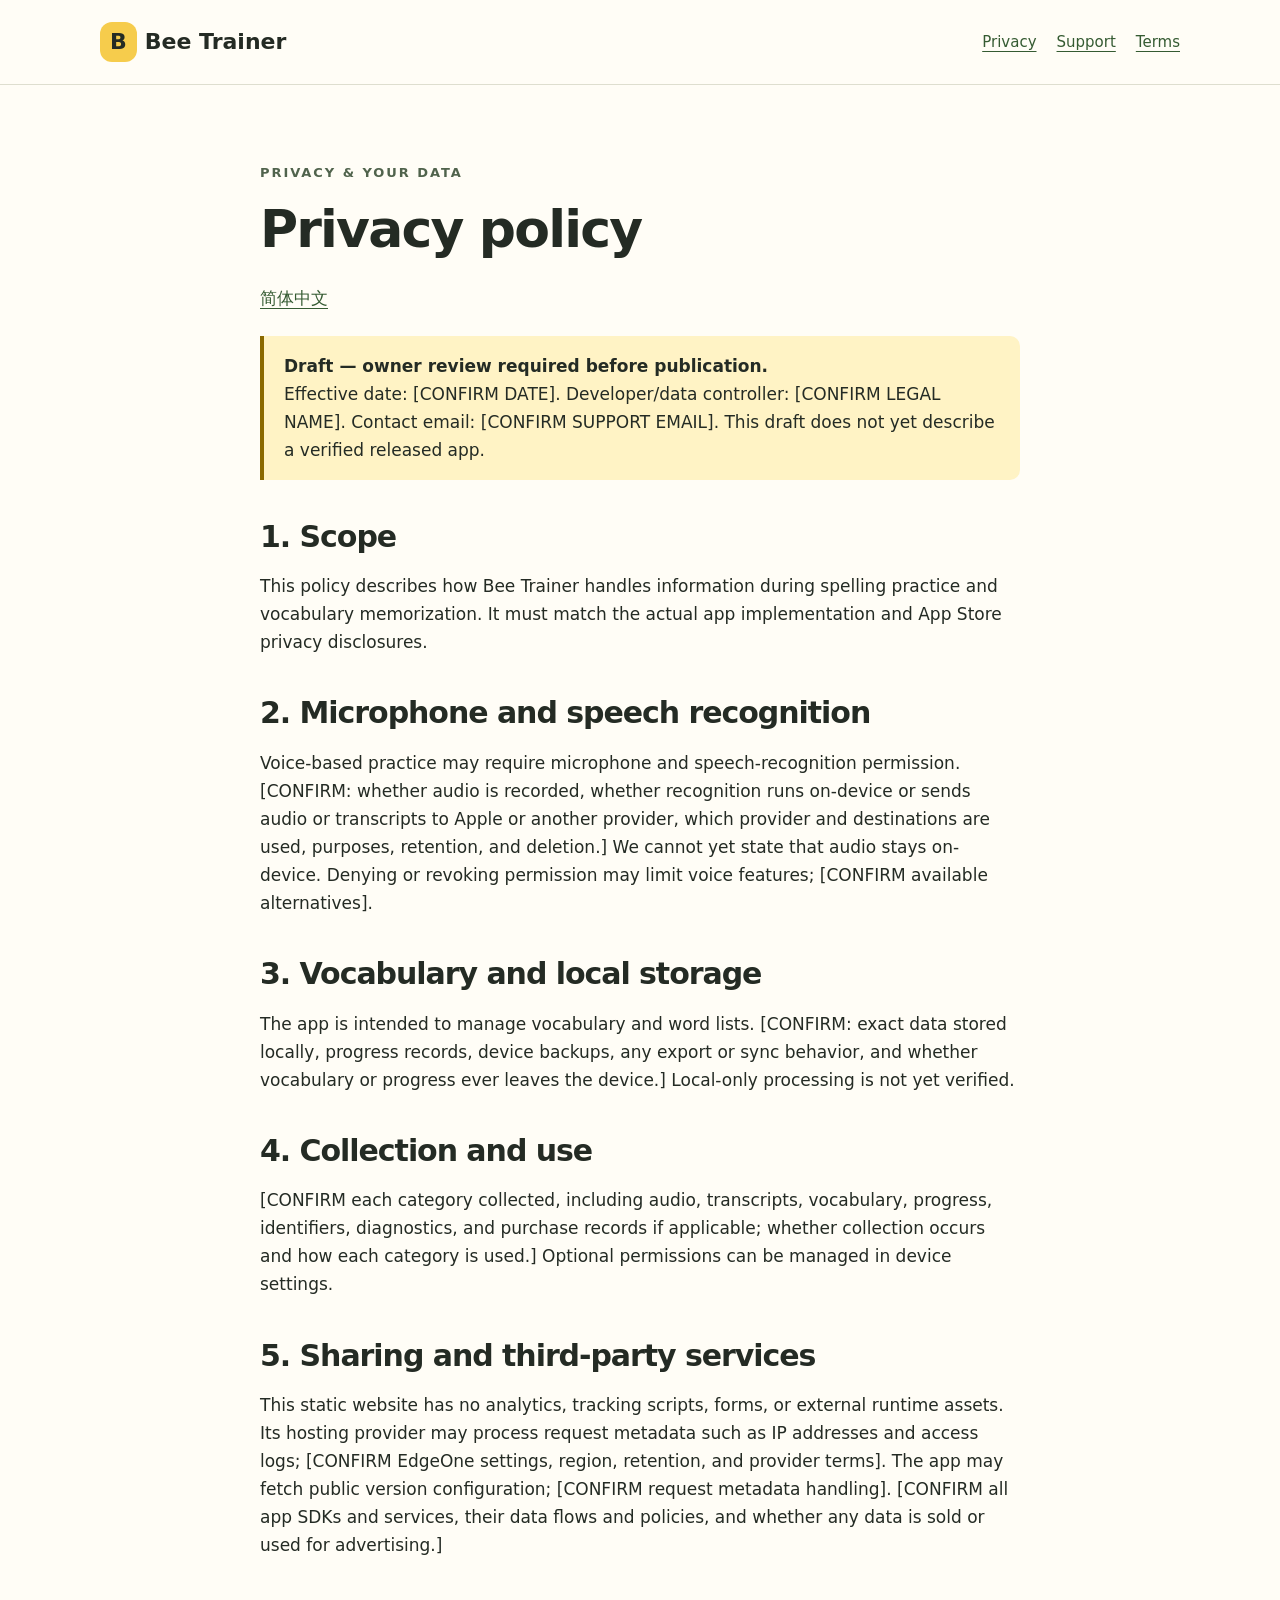
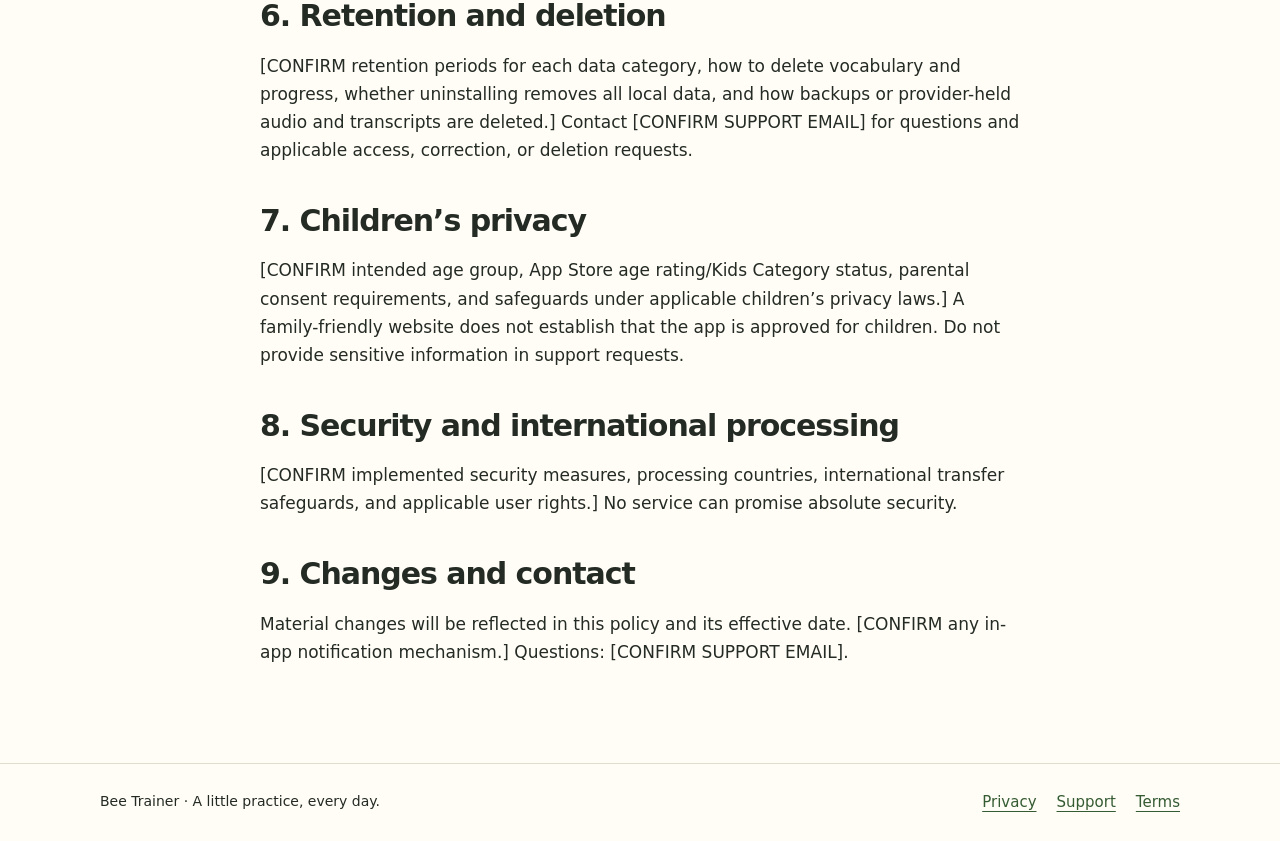
==== privacy/index.html @ 7da021f3 "Add Bee Trainer static website and version configuration" ====
<!doctype html>
<html lang="en"><head><meta charset="utf-8"><meta name="viewport" content="width=device-width, initial-scale=1"><meta name="description" content="Bee Trainer privacy policy draft covering audio, vocabulary, storage, and user rights."><meta name="theme-color" content="#f6cc4c"><title>Privacy policy — review draft | Bee Trainer</title><link rel="stylesheet" href="../assets/css/style.css"></head>
<body><a class="skip" href="#main">Skip to content</a><header><div class="wrap"><a class="brand" href="../"><span aria-hidden="true">B</span>Bee Trainer</a><nav aria-label="Main navigation"><a href="../privacy/">Privacy</a><a href="../support/">Support</a><a href="../terms/">Terms</a></nav></div></header><main id="main" class="wrap document"><p class="eyebrow">Privacy &amp; your data</p><h1>Privacy policy</h1><p><a href="zh/" lang="zh-Hans">简体中文</a></p><div class="notice"><strong>Draft — owner review required before publication.</strong><br>Effective date: [CONFIRM DATE]. Developer/data controller: [CONFIRM LEGAL NAME]. Contact email: [CONFIRM SUPPORT EMAIL]. This draft does not yet describe a verified released app.</div><h2>1. Scope</h2><p>This policy describes how Bee Trainer handles information during spelling practice and vocabulary memorization. It must match the actual app implementation and App Store privacy disclosures.</p><h2>2. Microphone and speech recognition</h2><p>Voice-based practice may require microphone and speech-recognition permission. [CONFIRM: whether audio is recorded, whether recognition runs on-device or sends audio or transcripts to Apple or another provider, which provider and destinations are used, purposes, retention, and deletion.] We cannot yet state that audio stays on-device. Denying or revoking permission may limit voice features; [CONFIRM available alternatives].</p><h2>3. Vocabulary and local storage</h2><p>The app is intended to manage vocabulary and word lists. [CONFIRM: exact data stored locally, progress records, device backups, any export or sync behavior, and whether vocabulary or progress ever leaves the device.] Local-only processing is not yet verified.</p><h2>4. Collection and use</h2><p>[CONFIRM each category collected, including audio, transcripts, vocabulary, progress, identifiers, diagnostics, and purchase records if applicable; whether collection occurs and how each category is used.] Optional permissions can be managed in device settings.</p><h2>5. Sharing and third-party services</h2><p>This static website has no analytics, tracking scripts, forms, or external runtime assets. Its hosting provider may process request metadata such as IP addresses and access logs; [CONFIRM EdgeOne settings, region, retention, and provider terms]. The app may fetch public version configuration; [CONFIRM request metadata handling]. [CONFIRM all app SDKs and services, their data flows and policies, and whether any data is sold or used for advertising.]</p><h2>6. Retention and deletion</h2><p>[CONFIRM retention periods for each data category, how to delete vocabulary and progress, whether uninstalling removes all local data, and how backups or provider-held audio and transcripts are deleted.] Contact [CONFIRM SUPPORT EMAIL] for questions and applicable access, correction, or deletion requests.</p><h2>7. Children’s privacy</h2><p>[CONFIRM intended age group, App Store age rating/Kids Category status, parental consent requirements, and safeguards under applicable children’s privacy laws.] A family-friendly website does not establish that the app is approved for children. Do not provide sensitive information in support requests.</p><h2>8. Security and international processing</h2><p>[CONFIRM implemented security measures, processing countries, international transfer safeguards, and applicable user rights.] No service can promise absolute security.</p><h2>9. Changes and contact</h2><p>Material changes will be reflected in this policy and its effective date. [CONFIRM any in-app notification mechanism.] Questions: [CONFIRM SUPPORT EMAIL].</p></main><footer><div class="wrap"><span>Bee Trainer · A little practice, every day.</span><nav aria-label="Footer navigation"><a href="../privacy/">Privacy</a><a href="../support/">Support</a><a href="../terms/">Terms</a></nav></div></footer></body></html>
---- assets/css/style.css ----
*{box-sizing:border-box}html{color-scheme:light;scroll-behavior:smooth}body{margin:0;background:#fffdf6;color:#242b24;font:17px/1.65 system-ui,-apple-system,BlinkMacSystemFont,"Segoe UI",sans-serif}a{color:#355b32;text-underline-offset:4px}a:hover{color:#172c16}a:focus-visible,summary:focus-visible{outline:3px solid #765900;outline-offset:5px}.wrap{width:min(1080px,calc(100% - 40px));margin:auto}.skip{position:absolute;left:12px;top:-100px;background:white;padding:12px;z-index:10}.skip:focus{top:12px}header{border-bottom:1px solid #dedecf}header .wrap{display:flex;align-items:center;justify-content:space-between;gap:20px;padding:22px 0}.brand{font-size:22px;font-weight:800;text-decoration:none;color:#242b24}.brand span{display:inline-block;background:#f6cc4c;border-radius:12px;padding:2px 10px;margin-right:8px}nav{display:flex;flex-wrap:wrap;gap:20px}nav a{font-size:15px}main{padding:64px 0 80px}h1,h2,h3{line-height:1.15;letter-spacing:-.035em}h1{font-size:clamp(38px,6vw,72px);margin:16px 0 24px}h2{font-size:30px;margin:40px 0 18px}h3{font-size:22px}.eyebrow{font-size:13px;letter-spacing:.15em;text-transform:uppercase;font-weight:750;color:#50634c}.hero{display:grid;grid-template-columns:1.35fr 1fr;align-items:center;gap:56px}.lead{font-size:21px;max-width:600px}.badge{display:inline-block;border:1px solid #aaa17a;border-radius:999px;padding:8px 16px;font-size:14px;background:#fff6cc}.art{background:#f6cc4c;border-radius:40px;padding:48px 24px;text-align:center;transform:rotate(2deg)}.art .letter{font-size:100px;line-height:1;font-weight:850}.art p{font-size:18px;font-weight:650}.word{display:inline-block;background:#fffdf6;border:2px solid #242b24;border-radius:10px;padding:8px 14px;margin:5px;box-shadow:3px 3px 0 #242b24}.grid{display:grid;grid-template-columns:repeat(3,1fr);gap:20px;margin-top:28px}.card{background:#fff;border:1px solid #dedecf;border-radius:20px;padding:26px}.card h3{margin-top:0}.notice{background:#fff3c5;border-left:4px solid #8a6900;padding:16px 20px;margin:24px 0;border-radius:0 10px 10px 0}.document{max-width:760px}.document h1{font-size:clamp(36px,5vw,52px)}.document li{margin:8px 0}.muted{color:#596153}.contact{background:#edf1e7;border-radius:20px;padding:26px;margin-top:36px}code{font-size:.9em;overflow-wrap:anywhere}details{border-bottom:1px solid #dedecf;padding:18px 0}summary{cursor:pointer;font-weight:650}footer{border-top:1px solid #dedecf;padding:26px 0;font-size:14px}footer .wrap{display:flex;justify-content:space-between;gap:20px;flex-wrap:wrap}@media(max-width:700px){header .wrap{align-items:flex-start;flex-direction:column;gap:12px}nav{gap:16px}main{padding-top:36px}.hero{grid-template-columns:1fr;gap:28px}.art{padding:28px;transform:none}.art .letter{font-size:70px}.grid{grid-template-columns:1fr}.lead{font-size:19px}.wrap{width:calc(100% - 32px)}}@media(prefers-reduced-motion:reduce){html{scroll-behavior:auto}}
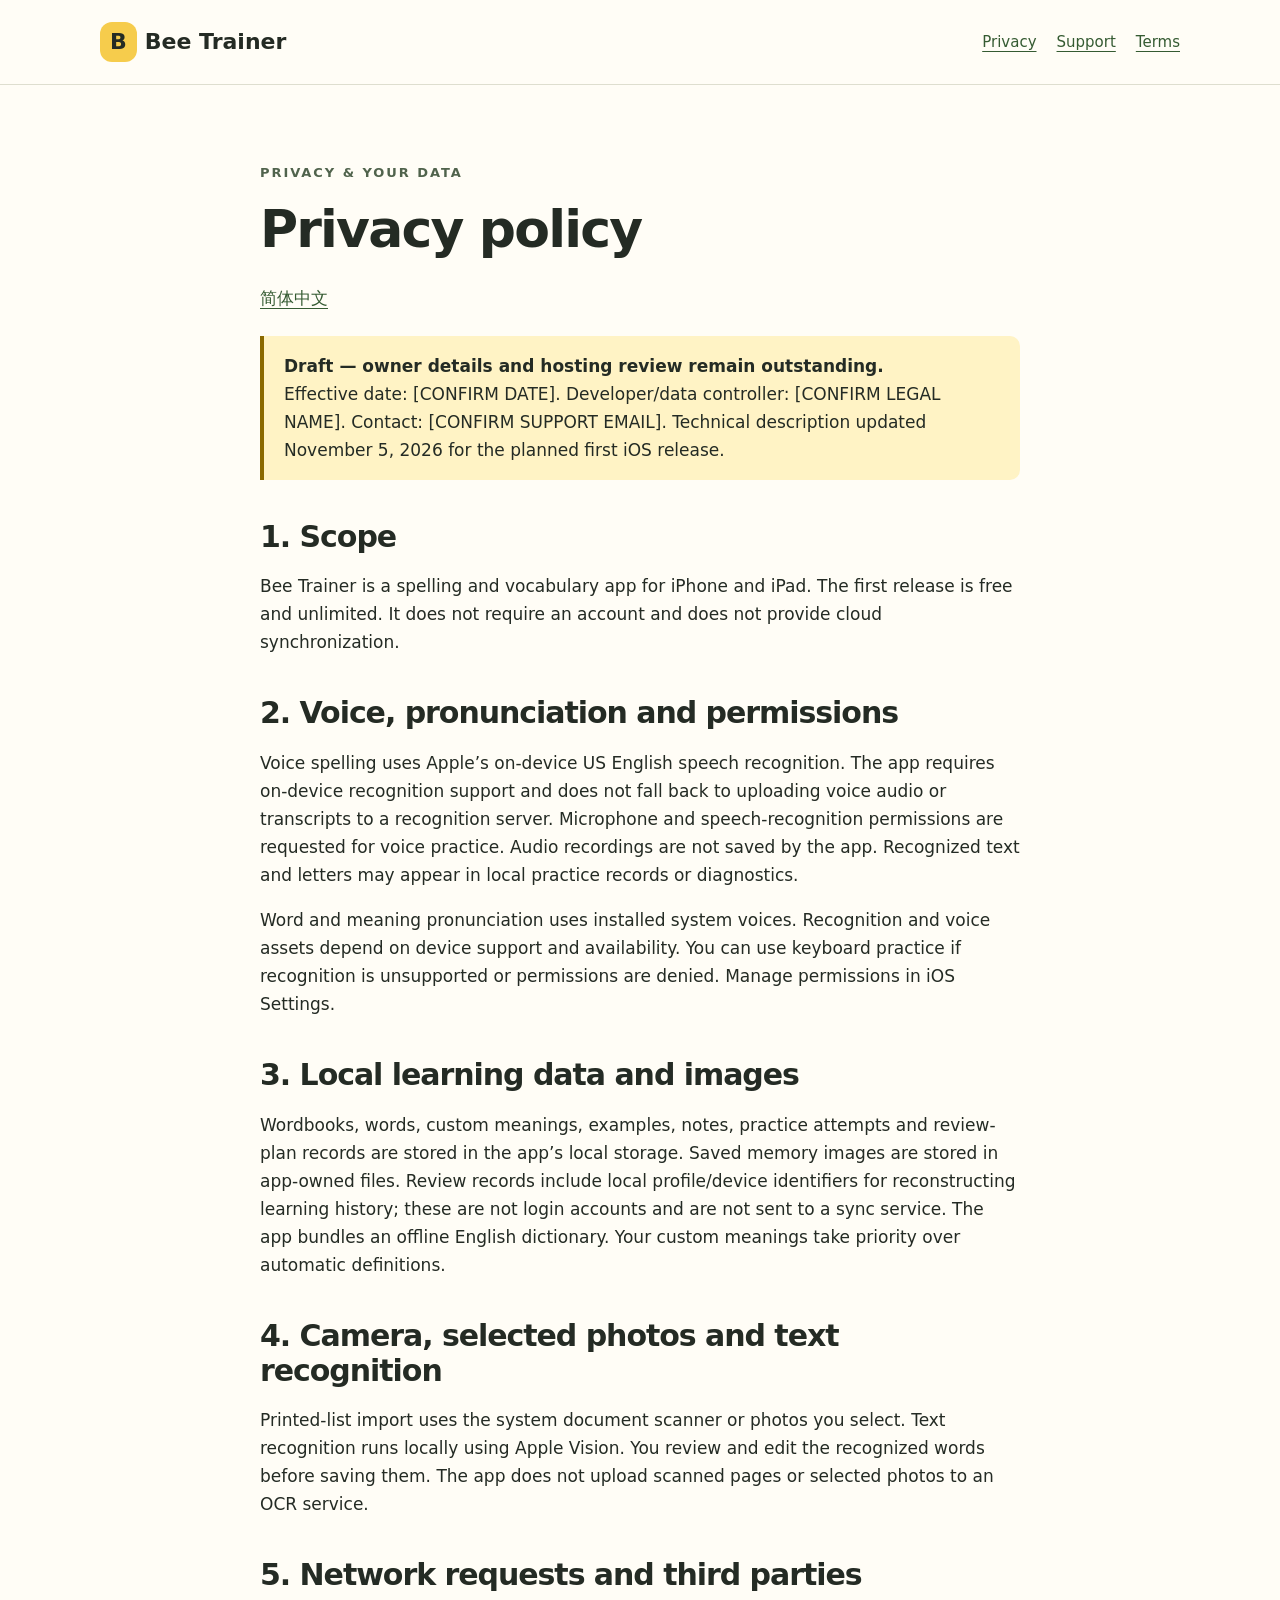
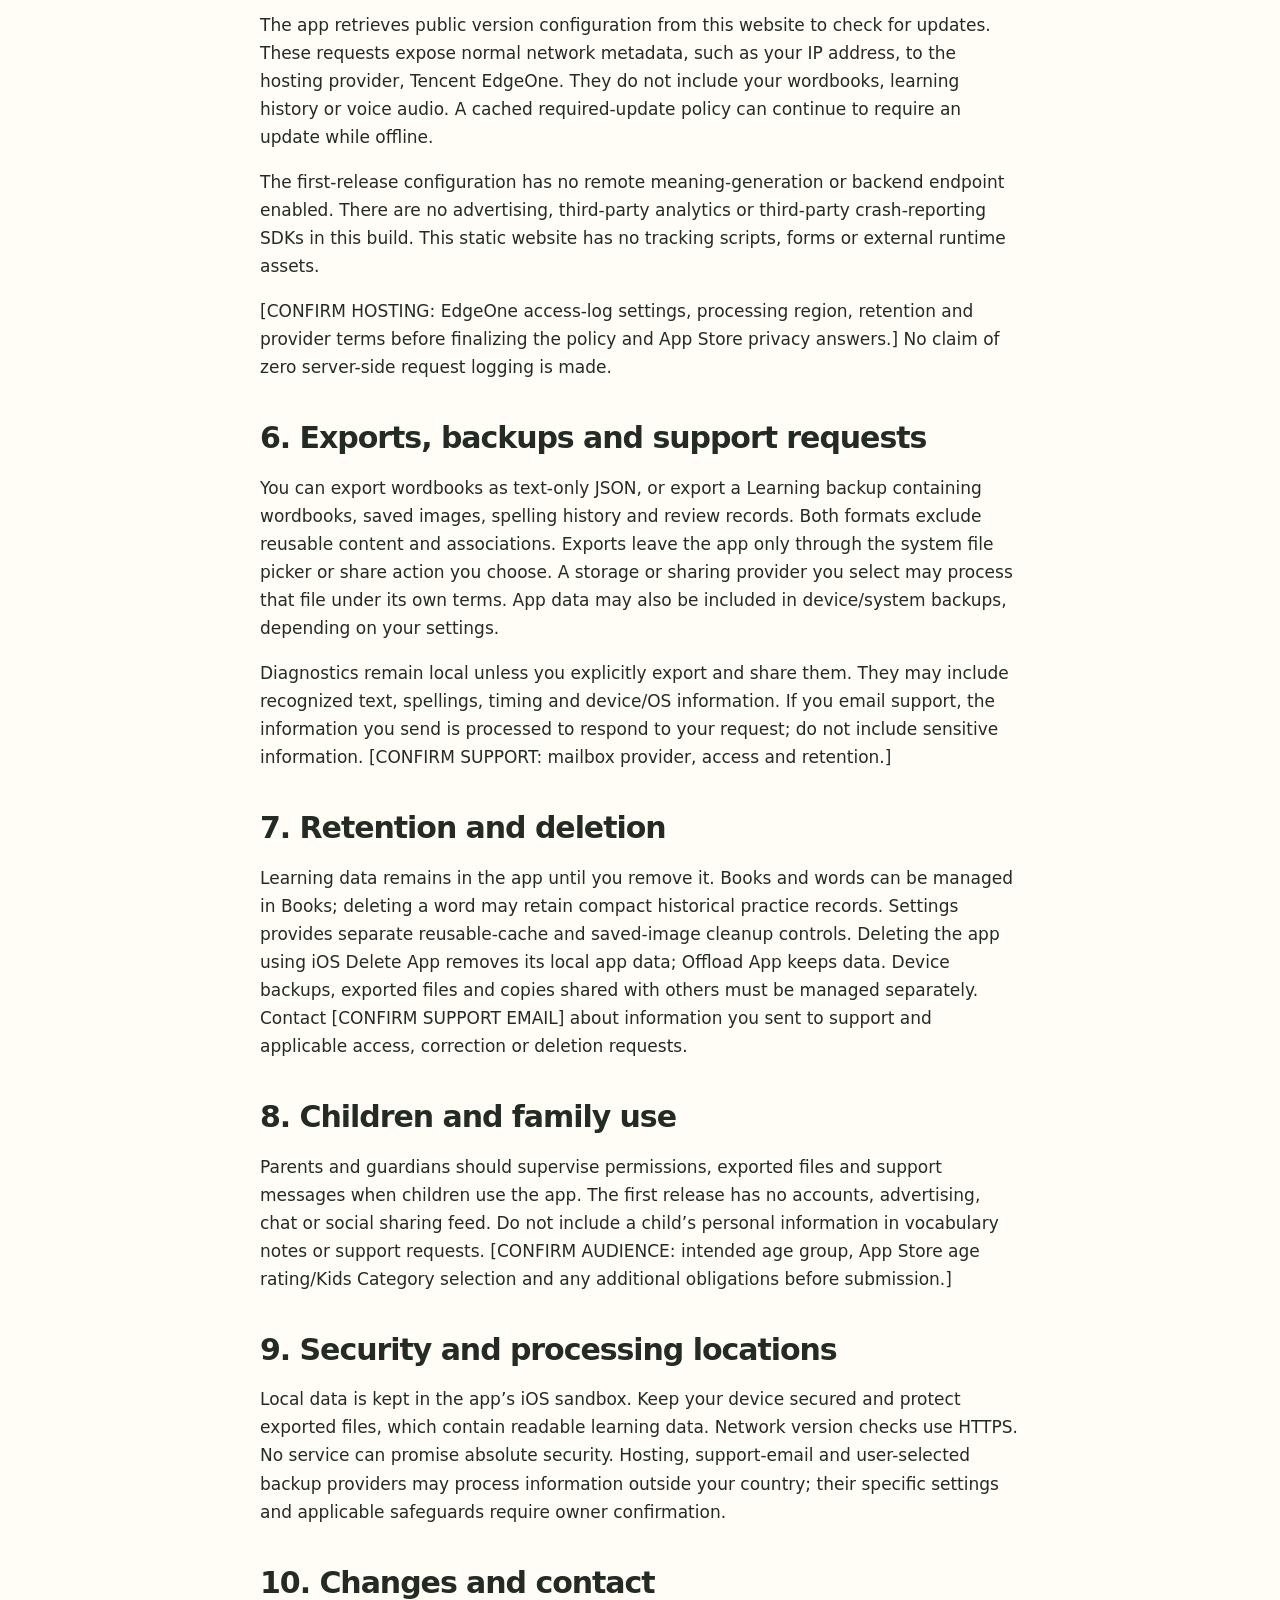
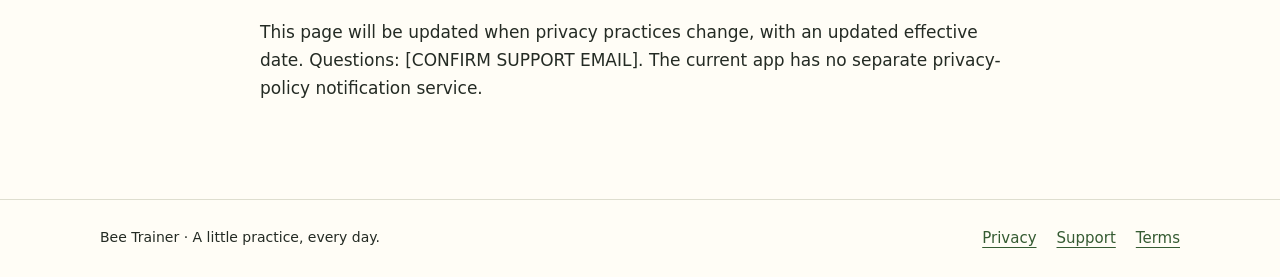
==== commit 9ca4f938: "Align privacy/index.html with the free local-first iOS release" ====
--- a/privacy/index.html
+++ b/privacy/index.html
@@ -1,3 +1,16 @@
 <!doctype html>
-<html lang="en"><head><meta charset="utf-8"><meta name="viewport" content="width=device-width, initial-scale=1"><meta name="description" content="Bee Trainer privacy policy draft covering audio, vocabulary, storage, and user rights."><meta name="theme-color" content="#f6cc4c"><title>Privacy policy — review draft | Bee Trainer</title><link rel="stylesheet" href="../assets/css/style.css"></head>
-<body><a class="skip" href="#main">Skip to content</a><header><div class="wrap"><a class="brand" href="../"><span aria-hidden="true">B</span>Bee Trainer</a><nav aria-label="Main navigation"><a href="../privacy/">Privacy</a><a href="../support/">Support</a><a href="../terms/">Terms</a></nav></div></header><main id="main" class="wrap document"><p class="eyebrow">Privacy &amp; your data</p><h1>Privacy policy</h1><p><a href="zh/" lang="zh-Hans">简体中文</a></p><div class="notice"><strong>Draft — owner review required before publication.</strong><br>Effective date: [CONFIRM DATE]. Developer/data controller: [CONFIRM LEGAL NAME]. Contact email: [CONFIRM SUPPORT EMAIL]. This draft does not yet describe a verified released app.</div><h2>1. Scope</h2><p>This policy describes how Bee Trainer handles information during spelling practice and vocabulary memorization. It must match the actual app implementation and App Store privacy disclosures.</p><h2>2. Microphone and speech recognition</h2><p>Voice-based practice may require microphone and speech-recognition permission. [CONFIRM: whether audio is recorded, whether recognition runs on-device or sends audio or transcripts to Apple or another provider, which provider and destinations are used, purposes, retention, and deletion.] We cannot yet state that audio stays on-device. Denying or revoking permission may limit voice features; [CONFIRM available alternatives].</p><h2>3. Vocabulary and local storage</h2><p>The app is intended to manage vocabulary and word lists. [CONFIRM: exact data stored locally, progress records, device backups, any export or sync behavior, and whether vocabulary or progress ever leaves the device.] Local-only processing is not yet verified.</p><h2>4. Collection and use</h2><p>[CONFIRM each category collected, including audio, transcripts, vocabulary, progress, identifiers, diagnostics, and purchase records if applicable; whether collection occurs and how each category is used.] Optional permissions can be managed in device settings.</p><h2>5. Sharing and third-party services</h2><p>This static website has no analytics, tracking scripts, forms, or external runtime assets. Its hosting provider may process request metadata such as IP addresses and access logs; [CONFIRM EdgeOne settings, region, retention, and provider terms]. The app may fetch public version configuration; [CONFIRM request metadata handling]. [CONFIRM all app SDKs and services, their data flows and policies, and whether any data is sold or used for advertising.]</p><h2>6. Retention and deletion</h2><p>[CONFIRM retention periods for each data category, how to delete vocabulary and progress, whether uninstalling removes all local data, and how backups or provider-held audio and transcripts are deleted.] Contact [CONFIRM SUPPORT EMAIL] for questions and applicable access, correction, or deletion requests.</p><h2>7. Children’s privacy</h2><p>[CONFIRM intended age group, App Store age rating/Kids Category status, parental consent requirements, and safeguards under applicable children’s privacy laws.] A family-friendly website does not establish that the app is approved for children. Do not provide sensitive information in support requests.</p><h2>8. Security and international processing</h2><p>[CONFIRM implemented security measures, processing countries, international transfer safeguards, and applicable user rights.] No service can promise absolute security.</p><h2>9. Changes and contact</h2><p>Material changes will be reflected in this policy and its effective date. [CONFIRM any in-app notification mechanism.] Questions: [CONFIRM SUPPORT EMAIL].</p></main><footer><div class="wrap"><span>Bee Trainer · A little practice, every day.</span><nav aria-label="Footer navigation"><a href="../privacy/">Privacy</a><a href="../support/">Support</a><a href="../terms/">Terms</a></nav></div></footer></body></html>+<html lang="en"><head><meta charset="utf-8"><meta name="viewport" content="width=device-width, initial-scale=1"><meta name="description" content="How Bee Trainer handles on-device speech, local learning data, selected photos, exports and version checks. Owner and hosting details remain under review."><meta name="theme-color" content="#f6cc4c"><title>Privacy policy — review draft | Bee Trainer</title><link rel="stylesheet" href="../assets/css/style.css"></head>
+<body><a class="skip" href="#main">Skip to content</a><header><div class="wrap"><a class="brand" href="../"><span aria-hidden="true">B</span>Bee Trainer</a><nav aria-label="Main navigation"><a href="../privacy/">Privacy</a><a href="../support/">Support</a><a href="../terms/">Terms</a></nav></div></header><main id="main" class="wrap document">
+<p class="eyebrow">Privacy &amp; your data</p><h1>Privacy policy</h1><p><a href="zh/" lang="zh-Hans">简体中文</a></p>
+<div class="notice"><strong>Draft — owner details and hosting review remain outstanding.</strong><br>Effective date: [CONFIRM DATE]. Developer/data controller: [CONFIRM LEGAL NAME]. Contact: [CONFIRM SUPPORT EMAIL]. Technical description updated November 5, 2026 for the planned first iOS release.</div>
+<h2>1. Scope</h2><p>Bee Trainer is a spelling and vocabulary app for iPhone and iPad. The first release is free and unlimited. It does not require an account and does not provide cloud synchronization.</p>
+<h2>2. Voice, pronunciation and permissions</h2><p>Voice spelling uses Apple’s on-device US English speech recognition. The app requires on-device recognition support and does not fall back to uploading voice audio or transcripts to a recognition server. Microphone and speech-recognition permissions are requested for voice practice. Audio recordings are not saved by the app. Recognized text and letters may appear in local practice records or diagnostics.</p><p>Word and meaning pronunciation uses installed system voices. Recognition and voice assets depend on device support and availability. You can use keyboard practice if recognition is unsupported or permissions are denied. Manage permissions in iOS Settings.</p>
+<h2>3. Local learning data and images</h2><p>Wordbooks, words, custom meanings, examples, notes, practice attempts and review-plan records are stored in the app’s local storage. Saved memory images are stored in app-owned files. Review records include local profile/device identifiers for reconstructing learning history; these are not login accounts and are not sent to a sync service. The app bundles an offline English dictionary. Your custom meanings take priority over automatic definitions.</p>
+<h2>4. Camera, selected photos and text recognition</h2><p>Printed-list import uses the system document scanner or photos you select. Text recognition runs locally using Apple Vision. You review and edit the recognized words before saving them. The app does not upload scanned pages or selected photos to an OCR service.</p>
+<h2>5. Network requests and third parties</h2><p>The app retrieves public version configuration from this website to check for updates. These requests expose normal network metadata, such as your IP address, to the hosting provider, Tencent EdgeOne. They do not include your wordbooks, learning history or voice audio. A cached required-update policy can continue to require an update while offline.</p><p>The first-release configuration has no remote meaning-generation or backend endpoint enabled. There are no advertising, third-party analytics or third-party crash-reporting SDKs in this build. This static website has no tracking scripts, forms or external runtime assets.</p><p>[CONFIRM HOSTING: EdgeOne access-log settings, processing region, retention and provider terms before finalizing the policy and App Store privacy answers.] No claim of zero server-side request logging is made.</p>
+<h2>6. Exports, backups and support requests</h2><p>You can export wordbooks as text-only JSON, or export a Learning backup containing wordbooks, saved images, spelling history and review records. Both formats exclude reusable content and associations. Exports leave the app only through the system file picker or share action you choose. A storage or sharing provider you select may process that file under its own terms. App data may also be included in device/system backups, depending on your settings.</p><p>Diagnostics remain local unless you explicitly export and share them. They may include recognized text, spellings, timing and device/OS information. If you email support, the information you send is processed to respond to your request; do not include sensitive information. [CONFIRM SUPPORT: mailbox provider, access and retention.]</p>
+<h2>7. Retention and deletion</h2><p>Learning data remains in the app until you remove it. Books and words can be managed in Books; deleting a word may retain compact historical practice records. Settings provides separate reusable-cache and saved-image cleanup controls. Deleting the app using iOS Delete App removes its local app data; Offload App keeps data. Device backups, exported files and copies shared with others must be managed separately. Contact [CONFIRM SUPPORT EMAIL] about information you sent to support and applicable access, correction or deletion requests.</p>
+<h2>8. Children and family use</h2><p>Parents and guardians should supervise permissions, exported files and support messages when children use the app. The first release has no accounts, advertising, chat or social sharing feed. Do not include a child’s personal information in vocabulary notes or support requests. [CONFIRM AUDIENCE: intended age group, App Store age rating/Kids Category selection and any additional obligations before submission.]</p>
+<h2>9. Security and processing locations</h2><p>Local data is kept in the app’s iOS sandbox. Keep your device secured and protect exported files, which contain readable learning data. Network version checks use HTTPS. No service can promise absolute security. Hosting, support-email and user-selected backup providers may process information outside your country; their specific settings and applicable safeguards require owner confirmation.</p>
+<h2>10. Changes and contact</h2><p>This page will be updated when privacy practices change, with an updated effective date. Questions: [CONFIRM SUPPORT EMAIL]. The current app has no separate privacy-policy notification service.</p>
+</main><footer><div class="wrap"><span>Bee Trainer · A little practice, every day.</span><nav aria-label="Footer navigation"><a href="../privacy/">Privacy</a><a href="../support/">Support</a><a href="../terms/">Terms</a></nav></div></footer></body></html>
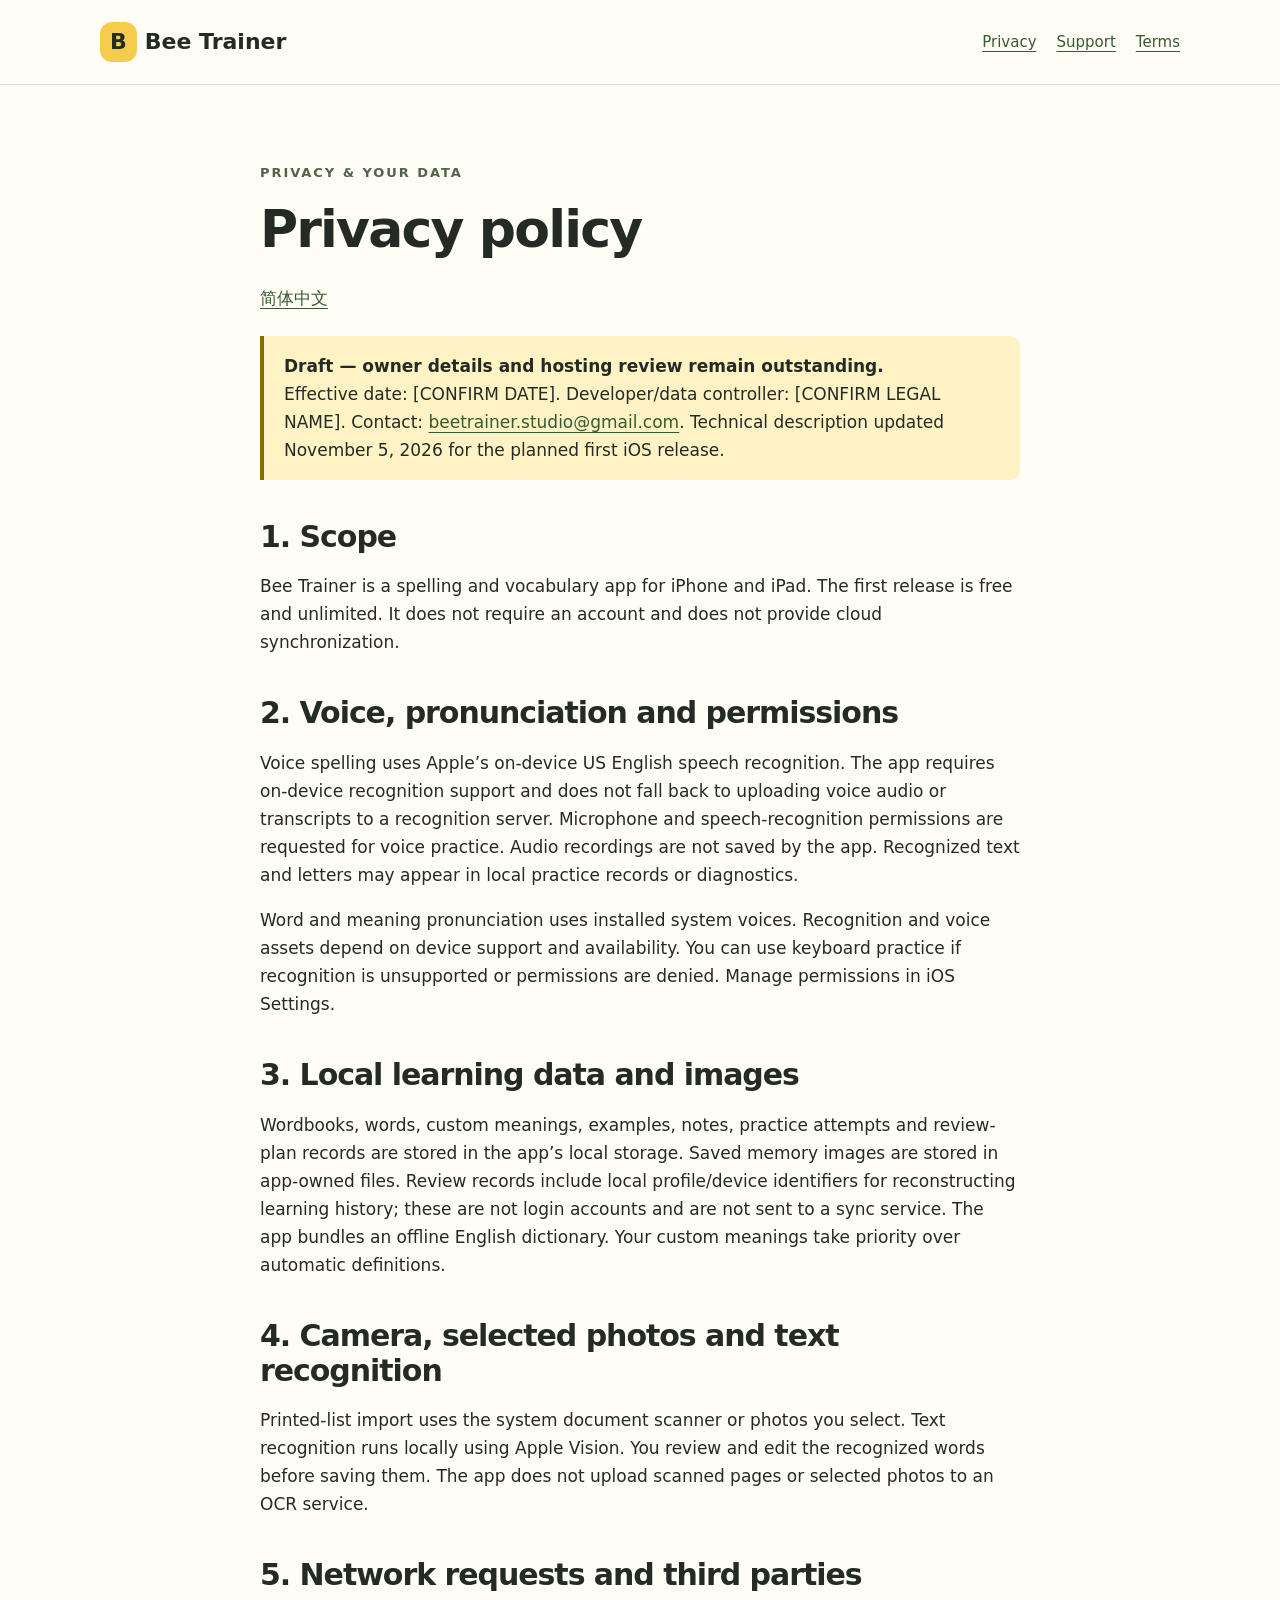
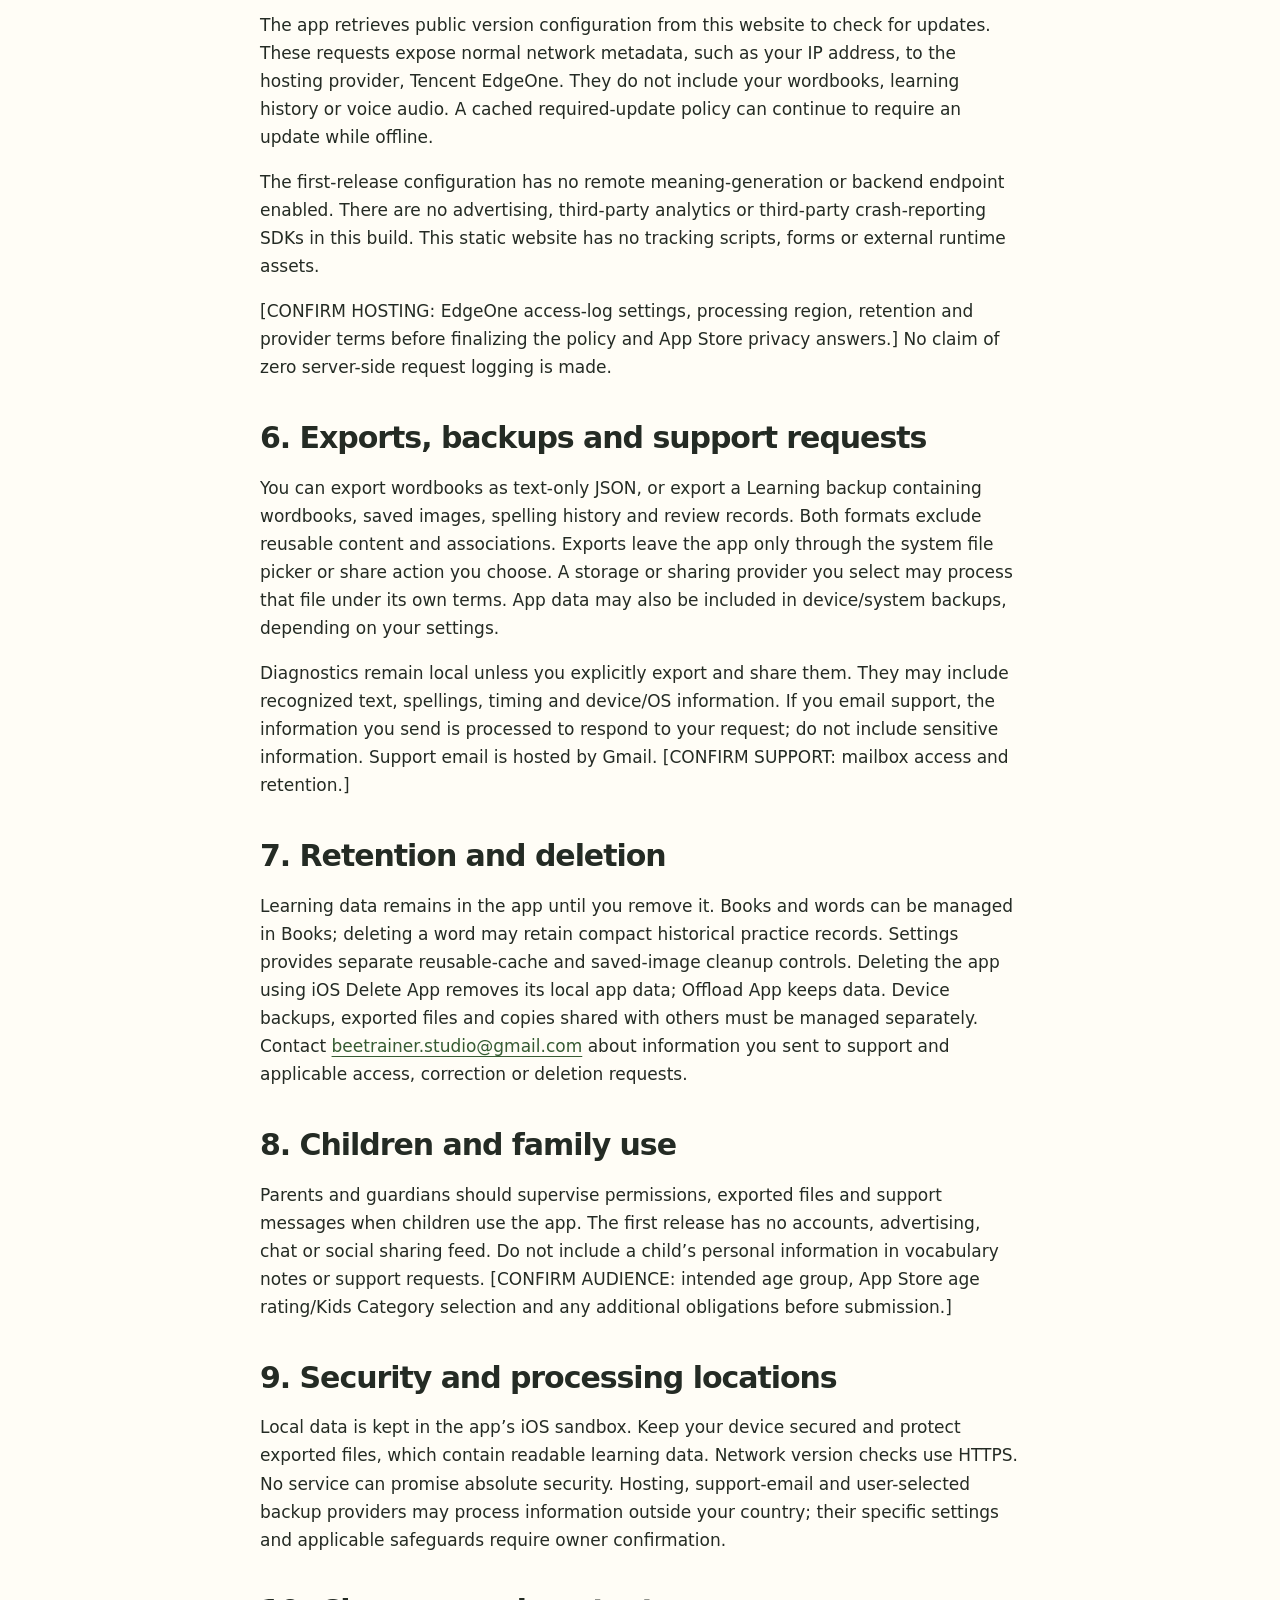
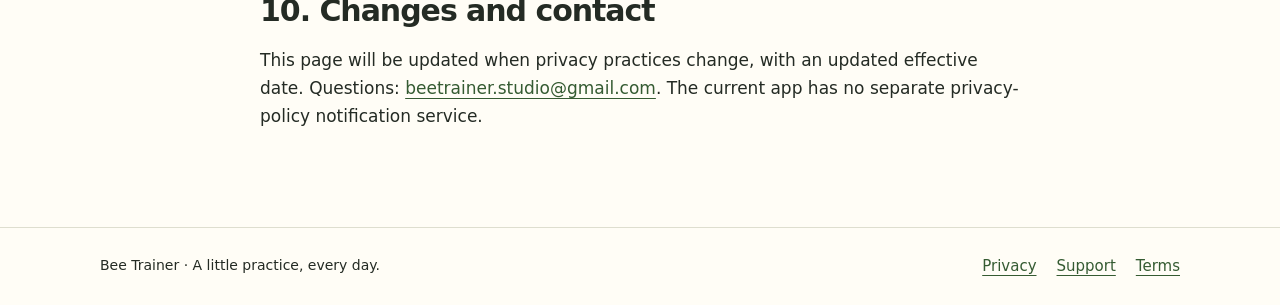
==== commit 22b37f70: "Publish confirmed support contact in privacy/index.html" ====
--- a/privacy/index.html
+++ b/privacy/index.html
@@ -2,15 +2,15 @@
 <html lang="en"><head><meta charset="utf-8"><meta name="viewport" content="width=device-width, initial-scale=1"><meta name="description" content="How Bee Trainer handles on-device speech, local learning data, selected photos, exports and version checks. Owner and hosting details remain under review."><meta name="theme-color" content="#f6cc4c"><title>Privacy policy — review draft | Bee Trainer</title><link rel="stylesheet" href="../assets/css/style.css"></head>
 <body><a class="skip" href="#main">Skip to content</a><header><div class="wrap"><a class="brand" href="../"><span aria-hidden="true">B</span>Bee Trainer</a><nav aria-label="Main navigation"><a href="../privacy/">Privacy</a><a href="../support/">Support</a><a href="../terms/">Terms</a></nav></div></header><main id="main" class="wrap document">
 <p class="eyebrow">Privacy &amp; your data</p><h1>Privacy policy</h1><p><a href="zh/" lang="zh-Hans">简体中文</a></p>
-<div class="notice"><strong>Draft — owner details and hosting review remain outstanding.</strong><br>Effective date: [CONFIRM DATE]. Developer/data controller: [CONFIRM LEGAL NAME]. Contact: [CONFIRM SUPPORT EMAIL]. Technical description updated November 5, 2026 for the planned first iOS release.</div>
+<div class="notice"><strong>Draft — owner details and hosting review remain outstanding.</strong><br>Effective date: [CONFIRM DATE]. Developer/data controller: [CONFIRM LEGAL NAME]. Contact: <a href="mailto:beetrainer.studio@gmail.com">beetrainer.studio@gmail.com</a>. Technical description updated November 5, 2026 for the planned first iOS release.</div>
 <h2>1. Scope</h2><p>Bee Trainer is a spelling and vocabulary app for iPhone and iPad. The first release is free and unlimited. It does not require an account and does not provide cloud synchronization.</p>
 <h2>2. Voice, pronunciation and permissions</h2><p>Voice spelling uses Apple’s on-device US English speech recognition. The app requires on-device recognition support and does not fall back to uploading voice audio or transcripts to a recognition server. Microphone and speech-recognition permissions are requested for voice practice. Audio recordings are not saved by the app. Recognized text and letters may appear in local practice records or diagnostics.</p><p>Word and meaning pronunciation uses installed system voices. Recognition and voice assets depend on device support and availability. You can use keyboard practice if recognition is unsupported or permissions are denied. Manage permissions in iOS Settings.</p>
 <h2>3. Local learning data and images</h2><p>Wordbooks, words, custom meanings, examples, notes, practice attempts and review-plan records are stored in the app’s local storage. Saved memory images are stored in app-owned files. Review records include local profile/device identifiers for reconstructing learning history; these are not login accounts and are not sent to a sync service. The app bundles an offline English dictionary. Your custom meanings take priority over automatic definitions.</p>
 <h2>4. Camera, selected photos and text recognition</h2><p>Printed-list import uses the system document scanner or photos you select. Text recognition runs locally using Apple Vision. You review and edit the recognized words before saving them. The app does not upload scanned pages or selected photos to an OCR service.</p>
 <h2>5. Network requests and third parties</h2><p>The app retrieves public version configuration from this website to check for updates. These requests expose normal network metadata, such as your IP address, to the hosting provider, Tencent EdgeOne. They do not include your wordbooks, learning history or voice audio. A cached required-update policy can continue to require an update while offline.</p><p>The first-release configuration has no remote meaning-generation or backend endpoint enabled. There are no advertising, third-party analytics or third-party crash-reporting SDKs in this build. This static website has no tracking scripts, forms or external runtime assets.</p><p>[CONFIRM HOSTING: EdgeOne access-log settings, processing region, retention and provider terms before finalizing the policy and App Store privacy answers.] No claim of zero server-side request logging is made.</p>
-<h2>6. Exports, backups and support requests</h2><p>You can export wordbooks as text-only JSON, or export a Learning backup containing wordbooks, saved images, spelling history and review records. Both formats exclude reusable content and associations. Exports leave the app only through the system file picker or share action you choose. A storage or sharing provider you select may process that file under its own terms. App data may also be included in device/system backups, depending on your settings.</p><p>Diagnostics remain local unless you explicitly export and share them. They may include recognized text, spellings, timing and device/OS information. If you email support, the information you send is processed to respond to your request; do not include sensitive information. [CONFIRM SUPPORT: mailbox provider, access and retention.]</p>
-<h2>7. Retention and deletion</h2><p>Learning data remains in the app until you remove it. Books and words can be managed in Books; deleting a word may retain compact historical practice records. Settings provides separate reusable-cache and saved-image cleanup controls. Deleting the app using iOS Delete App removes its local app data; Offload App keeps data. Device backups, exported files and copies shared with others must be managed separately. Contact [CONFIRM SUPPORT EMAIL] about information you sent to support and applicable access, correction or deletion requests.</p>
+<h2>6. Exports, backups and support requests</h2><p>You can export wordbooks as text-only JSON, or export a Learning backup containing wordbooks, saved images, spelling history and review records. Both formats exclude reusable content and associations. Exports leave the app only through the system file picker or share action you choose. A storage or sharing provider you select may process that file under its own terms. App data may also be included in device/system backups, depending on your settings.</p><p>Diagnostics remain local unless you explicitly export and share them. They may include recognized text, spellings, timing and device/OS information. If you email support, the information you send is processed to respond to your request; do not include sensitive information. Support email is hosted by Gmail. [CONFIRM SUPPORT: mailbox access and retention.]</p>
+<h2>7. Retention and deletion</h2><p>Learning data remains in the app until you remove it. Books and words can be managed in Books; deleting a word may retain compact historical practice records. Settings provides separate reusable-cache and saved-image cleanup controls. Deleting the app using iOS Delete App removes its local app data; Offload App keeps data. Device backups, exported files and copies shared with others must be managed separately. Contact <a href="mailto:beetrainer.studio@gmail.com">beetrainer.studio@gmail.com</a> about information you sent to support and applicable access, correction or deletion requests.</p>
 <h2>8. Children and family use</h2><p>Parents and guardians should supervise permissions, exported files and support messages when children use the app. The first release has no accounts, advertising, chat or social sharing feed. Do not include a child’s personal information in vocabulary notes or support requests. [CONFIRM AUDIENCE: intended age group, App Store age rating/Kids Category selection and any additional obligations before submission.]</p>
 <h2>9. Security and processing locations</h2><p>Local data is kept in the app’s iOS sandbox. Keep your device secured and protect exported files, which contain readable learning data. Network version checks use HTTPS. No service can promise absolute security. Hosting, support-email and user-selected backup providers may process information outside your country; their specific settings and applicable safeguards require owner confirmation.</p>
-<h2>10. Changes and contact</h2><p>This page will be updated when privacy practices change, with an updated effective date. Questions: [CONFIRM SUPPORT EMAIL]. The current app has no separate privacy-policy notification service.</p>
+<h2>10. Changes and contact</h2><p>This page will be updated when privacy practices change, with an updated effective date. Questions: <a href="mailto:beetrainer.studio@gmail.com">beetrainer.studio@gmail.com</a>. The current app has no separate privacy-policy notification service.</p>
 </main><footer><div class="wrap"><span>Bee Trainer · A little practice, every day.</span><nav aria-label="Footer navigation"><a href="../privacy/">Privacy</a><a href="../support/">Support</a><a href="../terms/">Terms</a></nav></div></footer></body></html>
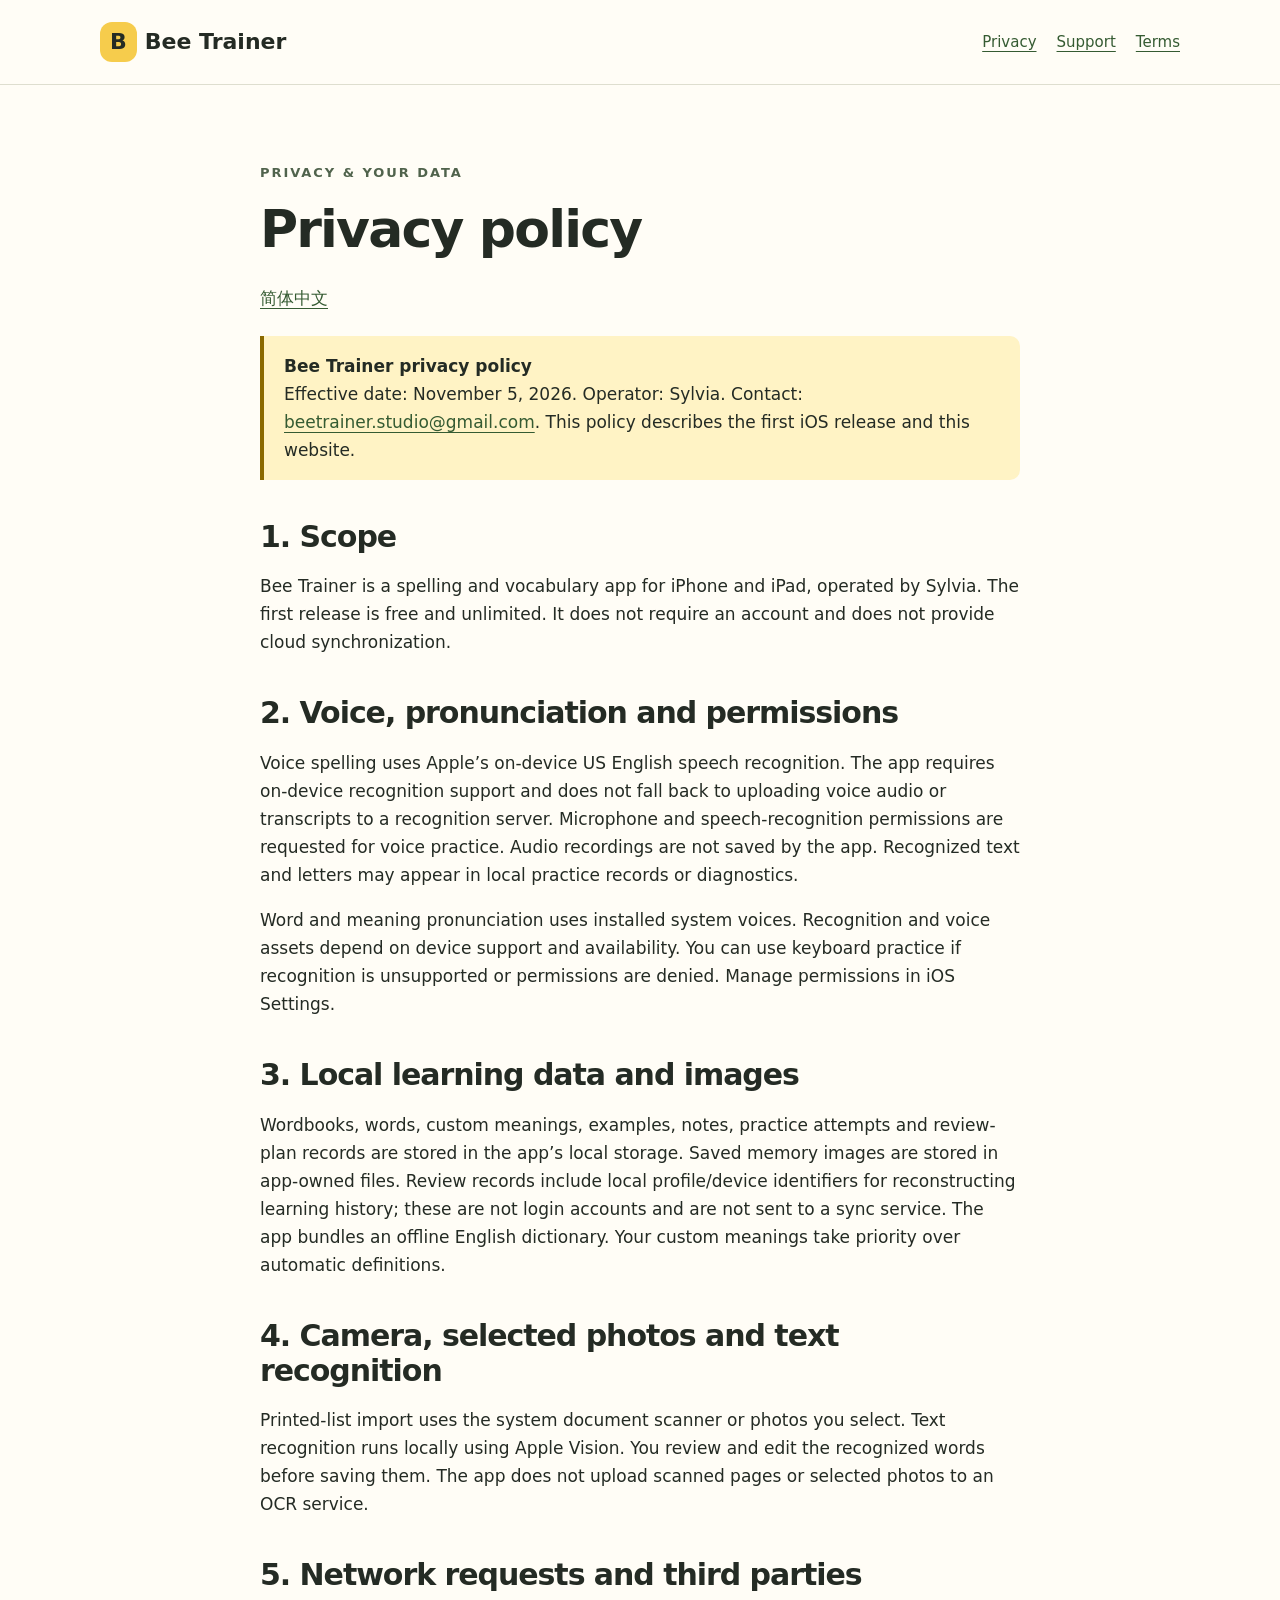
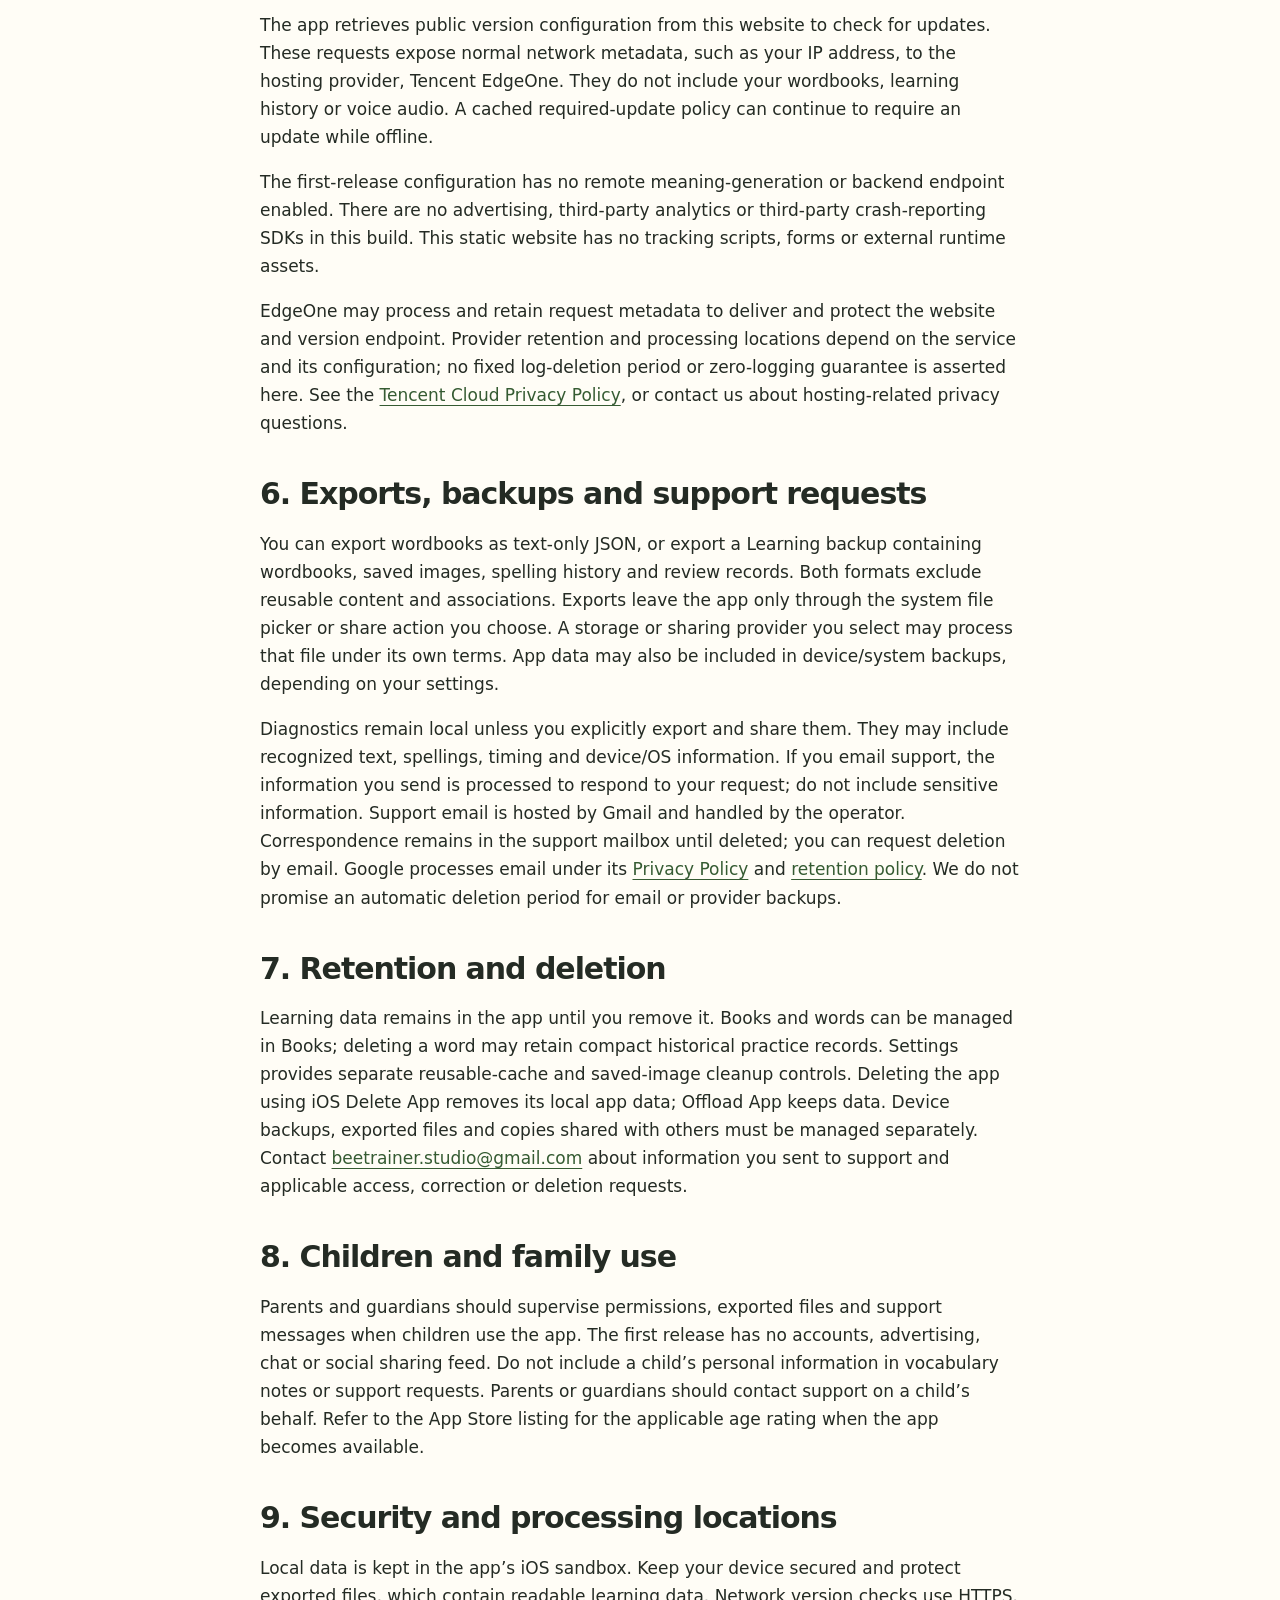
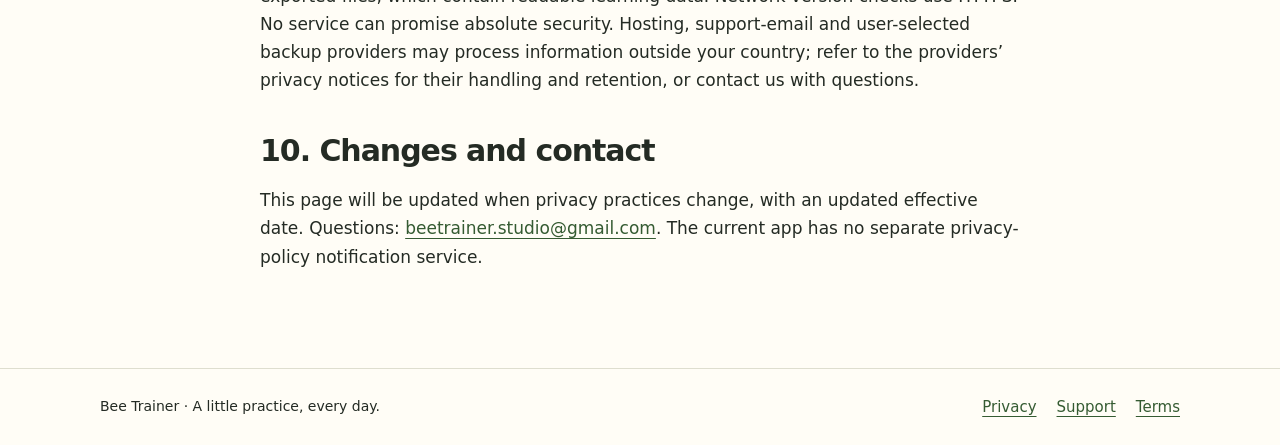
==== commit cf55787e: "Finalize public operator and publication details in privacy/index.html" ====
--- a/privacy/index.html
+++ b/privacy/index.html
@@ -1,16 +1,16 @@
 <!doctype html>
-<html lang="en"><head><meta charset="utf-8"><meta name="viewport" content="width=device-width, initial-scale=1"><meta name="description" content="How Bee Trainer handles on-device speech, local learning data, selected photos, exports and version checks. Owner and hosting details remain under review."><meta name="theme-color" content="#f6cc4c"><title>Privacy policy — review draft | Bee Trainer</title><link rel="stylesheet" href="../assets/css/style.css"></head>
+<html lang="en"><head><meta charset="utf-8"><meta name="viewport" content="width=device-width, initial-scale=1"><meta name="description" content="How Bee Trainer handles on-device speech, local learning data, selected photos, exports and version checks. Contact Sylvia for privacy questions."><meta name="theme-color" content="#f6cc4c"><title>Privacy policy | Bee Trainer</title><link rel="stylesheet" href="../assets/css/style.css"></head>
 <body><a class="skip" href="#main">Skip to content</a><header><div class="wrap"><a class="brand" href="../"><span aria-hidden="true">B</span>Bee Trainer</a><nav aria-label="Main navigation"><a href="../privacy/">Privacy</a><a href="../support/">Support</a><a href="../terms/">Terms</a></nav></div></header><main id="main" class="wrap document">
 <p class="eyebrow">Privacy &amp; your data</p><h1>Privacy policy</h1><p><a href="zh/" lang="zh-Hans">简体中文</a></p>
-<div class="notice"><strong>Draft — owner details and hosting review remain outstanding.</strong><br>Effective date: [CONFIRM DATE]. Developer/data controller: [CONFIRM LEGAL NAME]. Contact: <a href="mailto:beetrainer.studio@gmail.com">beetrainer.studio@gmail.com</a>. Technical description updated November 5, 2026 for the planned first iOS release.</div>
-<h2>1. Scope</h2><p>Bee Trainer is a spelling and vocabulary app for iPhone and iPad. The first release is free and unlimited. It does not require an account and does not provide cloud synchronization.</p>
+<div class="notice"><strong>Bee Trainer privacy policy</strong><br>Effective date: November 5, 2026. Operator: Sylvia. Contact: <a href="mailto:beetrainer.studio@gmail.com">beetrainer.studio@gmail.com</a>. This policy describes the first iOS release and this website.</div>
+<h2>1. Scope</h2><p>Bee Trainer is a spelling and vocabulary app for iPhone and iPad, operated by Sylvia. The first release is free and unlimited. It does not require an account and does not provide cloud synchronization.</p>
 <h2>2. Voice, pronunciation and permissions</h2><p>Voice spelling uses Apple’s on-device US English speech recognition. The app requires on-device recognition support and does not fall back to uploading voice audio or transcripts to a recognition server. Microphone and speech-recognition permissions are requested for voice practice. Audio recordings are not saved by the app. Recognized text and letters may appear in local practice records or diagnostics.</p><p>Word and meaning pronunciation uses installed system voices. Recognition and voice assets depend on device support and availability. You can use keyboard practice if recognition is unsupported or permissions are denied. Manage permissions in iOS Settings.</p>
 <h2>3. Local learning data and images</h2><p>Wordbooks, words, custom meanings, examples, notes, practice attempts and review-plan records are stored in the app’s local storage. Saved memory images are stored in app-owned files. Review records include local profile/device identifiers for reconstructing learning history; these are not login accounts and are not sent to a sync service. The app bundles an offline English dictionary. Your custom meanings take priority over automatic definitions.</p>
 <h2>4. Camera, selected photos and text recognition</h2><p>Printed-list import uses the system document scanner or photos you select. Text recognition runs locally using Apple Vision. You review and edit the recognized words before saving them. The app does not upload scanned pages or selected photos to an OCR service.</p>
-<h2>5. Network requests and third parties</h2><p>The app retrieves public version configuration from this website to check for updates. These requests expose normal network metadata, such as your IP address, to the hosting provider, Tencent EdgeOne. They do not include your wordbooks, learning history or voice audio. A cached required-update policy can continue to require an update while offline.</p><p>The first-release configuration has no remote meaning-generation or backend endpoint enabled. There are no advertising, third-party analytics or third-party crash-reporting SDKs in this build. This static website has no tracking scripts, forms or external runtime assets.</p><p>[CONFIRM HOSTING: EdgeOne access-log settings, processing region, retention and provider terms before finalizing the policy and App Store privacy answers.] No claim of zero server-side request logging is made.</p>
-<h2>6. Exports, backups and support requests</h2><p>You can export wordbooks as text-only JSON, or export a Learning backup containing wordbooks, saved images, spelling history and review records. Both formats exclude reusable content and associations. Exports leave the app only through the system file picker or share action you choose. A storage or sharing provider you select may process that file under its own terms. App data may also be included in device/system backups, depending on your settings.</p><p>Diagnostics remain local unless you explicitly export and share them. They may include recognized text, spellings, timing and device/OS information. If you email support, the information you send is processed to respond to your request; do not include sensitive information. Support email is hosted by Gmail. [CONFIRM SUPPORT: mailbox access and retention.]</p>
+<h2>5. Network requests and third parties</h2><p>The app retrieves public version configuration from this website to check for updates. These requests expose normal network metadata, such as your IP address, to the hosting provider, Tencent EdgeOne. They do not include your wordbooks, learning history or voice audio. A cached required-update policy can continue to require an update while offline.</p><p>The first-release configuration has no remote meaning-generation or backend endpoint enabled. There are no advertising, third-party analytics or third-party crash-reporting SDKs in this build. This static website has no tracking scripts, forms or external runtime assets.</p><p>EdgeOne may process and retain request metadata to deliver and protect the website and version endpoint. Provider retention and processing locations depend on the service and its configuration; no fixed log-deletion period or zero-logging guarantee is asserted here. See the <a href="https://www.tencentcloud.com/document/product/301/17345">Tencent Cloud Privacy Policy</a>, or contact us about hosting-related privacy questions.</p>
+<h2>6. Exports, backups and support requests</h2><p>You can export wordbooks as text-only JSON, or export a Learning backup containing wordbooks, saved images, spelling history and review records. Both formats exclude reusable content and associations. Exports leave the app only through the system file picker or share action you choose. A storage or sharing provider you select may process that file under its own terms. App data may also be included in device/system backups, depending on your settings.</p><p>Diagnostics remain local unless you explicitly export and share them. They may include recognized text, spellings, timing and device/OS information. If you email support, the information you send is processed to respond to your request; do not include sensitive information. Support email is hosted by Gmail and handled by the operator. Correspondence remains in the support mailbox until deleted; you can request deletion by email. Google processes email under its <a href="https://policies.google.com/privacy">Privacy Policy</a> and <a href="https://policies.google.com/technologies/retention">retention policy</a>. We do not promise an automatic deletion period for email or provider backups.</p>
 <h2>7. Retention and deletion</h2><p>Learning data remains in the app until you remove it. Books and words can be managed in Books; deleting a word may retain compact historical practice records. Settings provides separate reusable-cache and saved-image cleanup controls. Deleting the app using iOS Delete App removes its local app data; Offload App keeps data. Device backups, exported files and copies shared with others must be managed separately. Contact <a href="mailto:beetrainer.studio@gmail.com">beetrainer.studio@gmail.com</a> about information you sent to support and applicable access, correction or deletion requests.</p>
-<h2>8. Children and family use</h2><p>Parents and guardians should supervise permissions, exported files and support messages when children use the app. The first release has no accounts, advertising, chat or social sharing feed. Do not include a child’s personal information in vocabulary notes or support requests. [CONFIRM AUDIENCE: intended age group, App Store age rating/Kids Category selection and any additional obligations before submission.]</p>
-<h2>9. Security and processing locations</h2><p>Local data is kept in the app’s iOS sandbox. Keep your device secured and protect exported files, which contain readable learning data. Network version checks use HTTPS. No service can promise absolute security. Hosting, support-email and user-selected backup providers may process information outside your country; their specific settings and applicable safeguards require owner confirmation.</p>
+<h2>8. Children and family use</h2><p>Parents and guardians should supervise permissions, exported files and support messages when children use the app. The first release has no accounts, advertising, chat or social sharing feed. Do not include a child’s personal information in vocabulary notes or support requests. Parents or guardians should contact support on a child’s behalf. Refer to the App Store listing for the applicable age rating when the app becomes available.</p>
+<h2>9. Security and processing locations</h2><p>Local data is kept in the app’s iOS sandbox. Keep your device secured and protect exported files, which contain readable learning data. Network version checks use HTTPS. No service can promise absolute security. Hosting, support-email and user-selected backup providers may process information outside your country; refer to the providers’ privacy notices for their handling and retention, or contact us with questions.</p>
 <h2>10. Changes and contact</h2><p>This page will be updated when privacy practices change, with an updated effective date. Questions: <a href="mailto:beetrainer.studio@gmail.com">beetrainer.studio@gmail.com</a>. The current app has no separate privacy-policy notification service.</p>
 </main><footer><div class="wrap"><span>Bee Trainer · A little practice, every day.</span><nav aria-label="Footer navigation"><a href="../privacy/">Privacy</a><a href="../support/">Support</a><a href="../terms/">Terms</a></nav></div></footer></body></html>
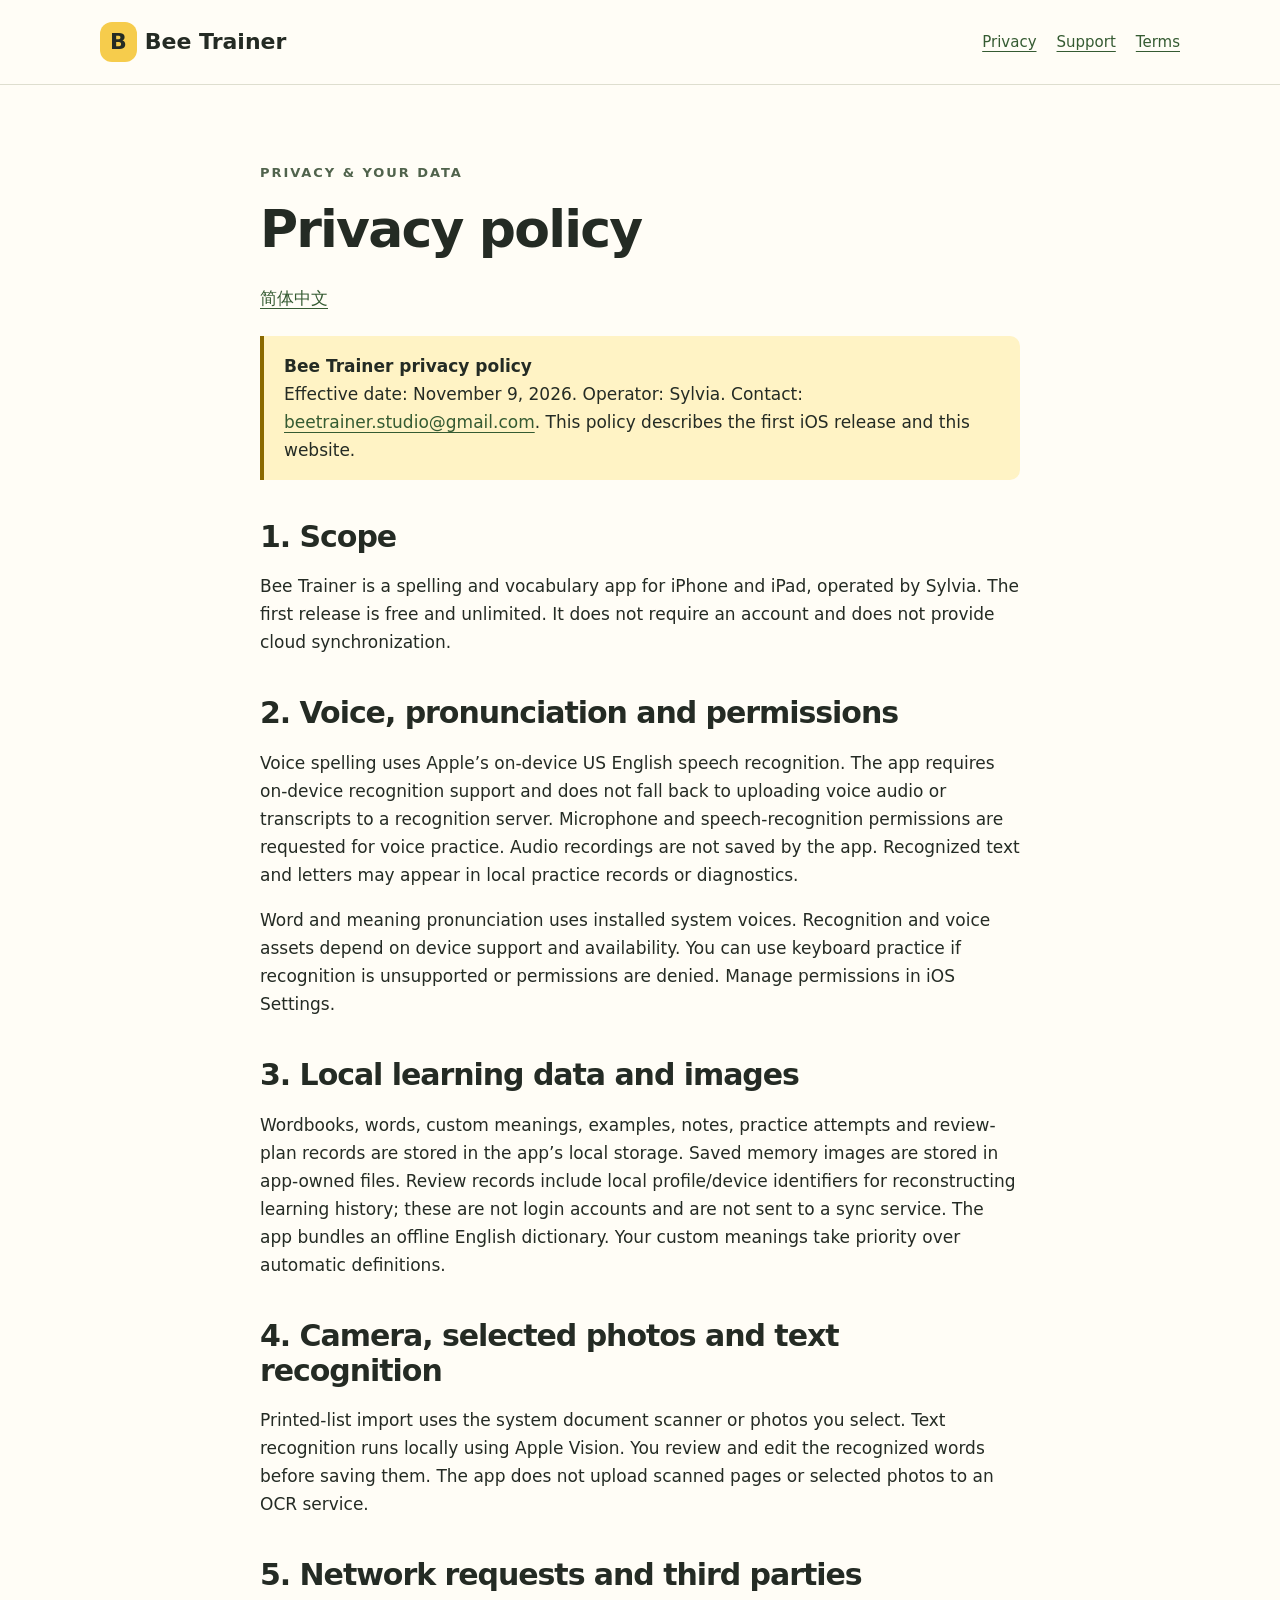
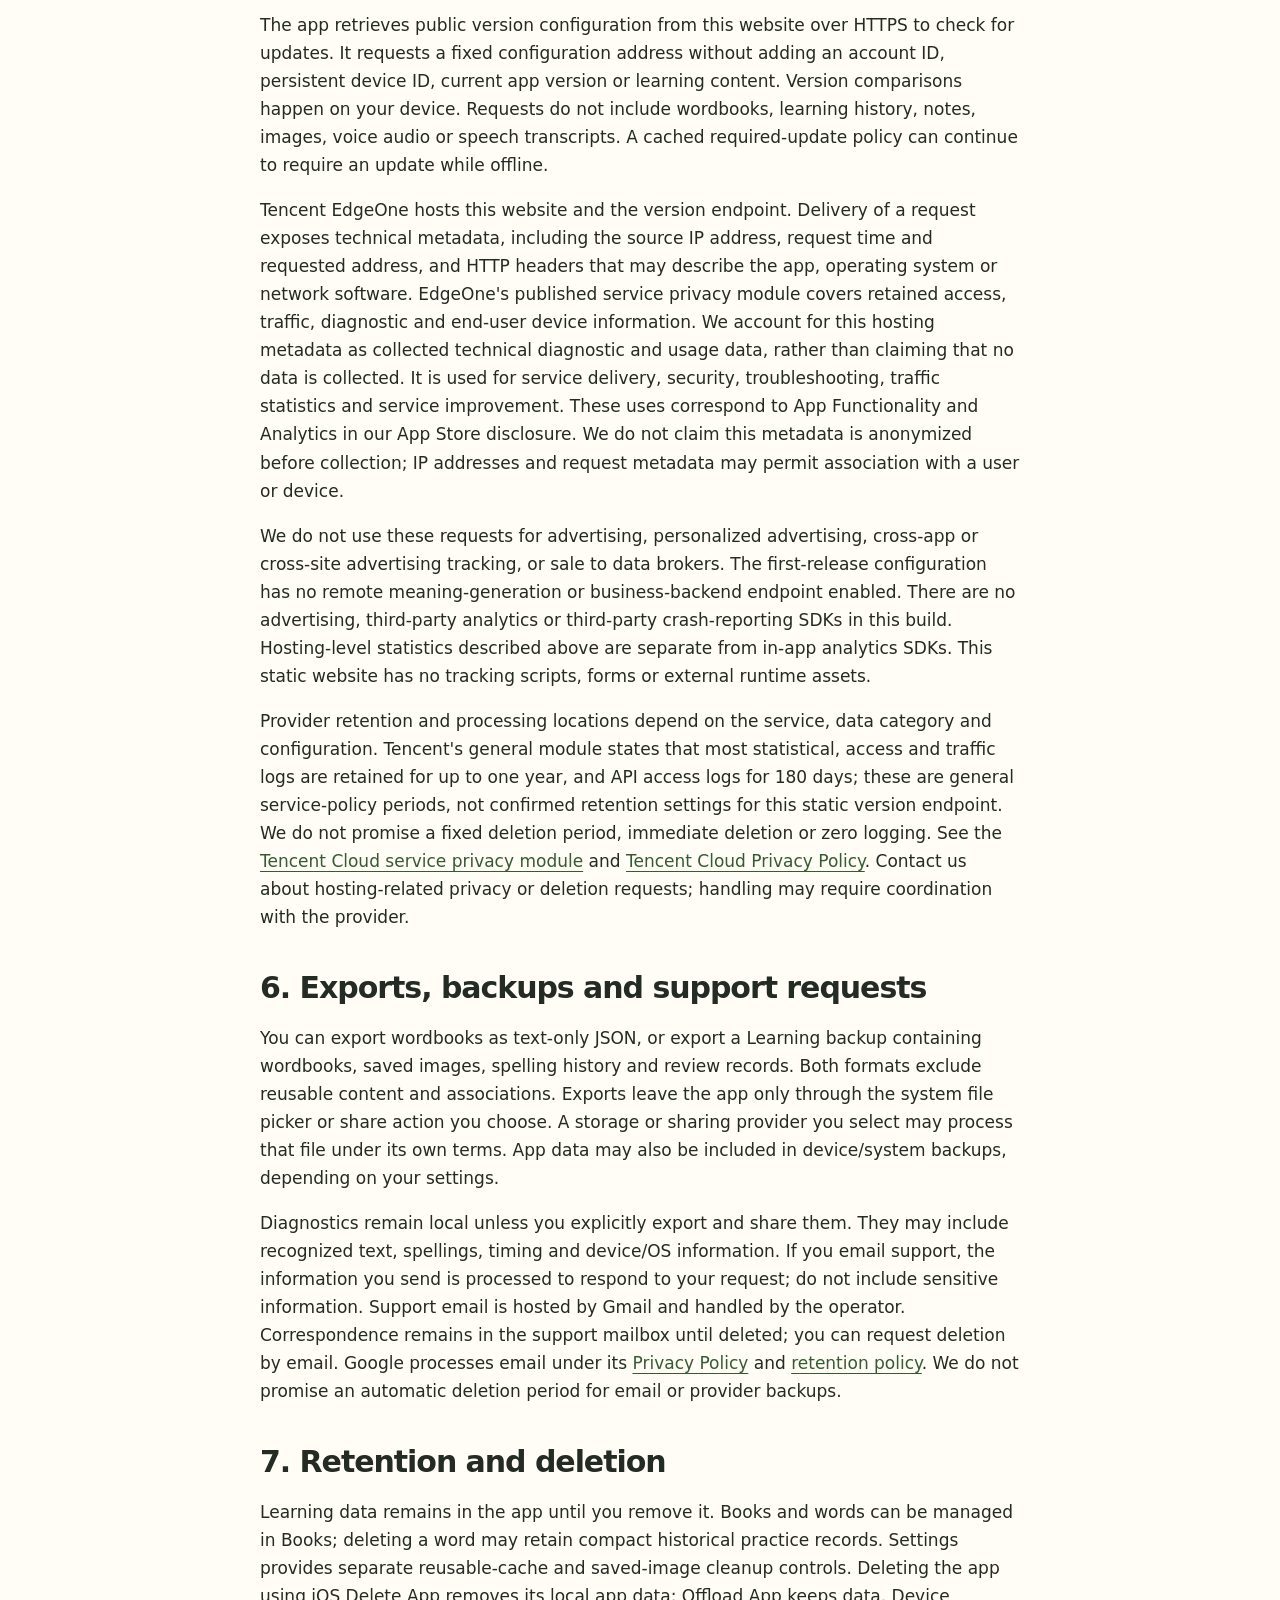
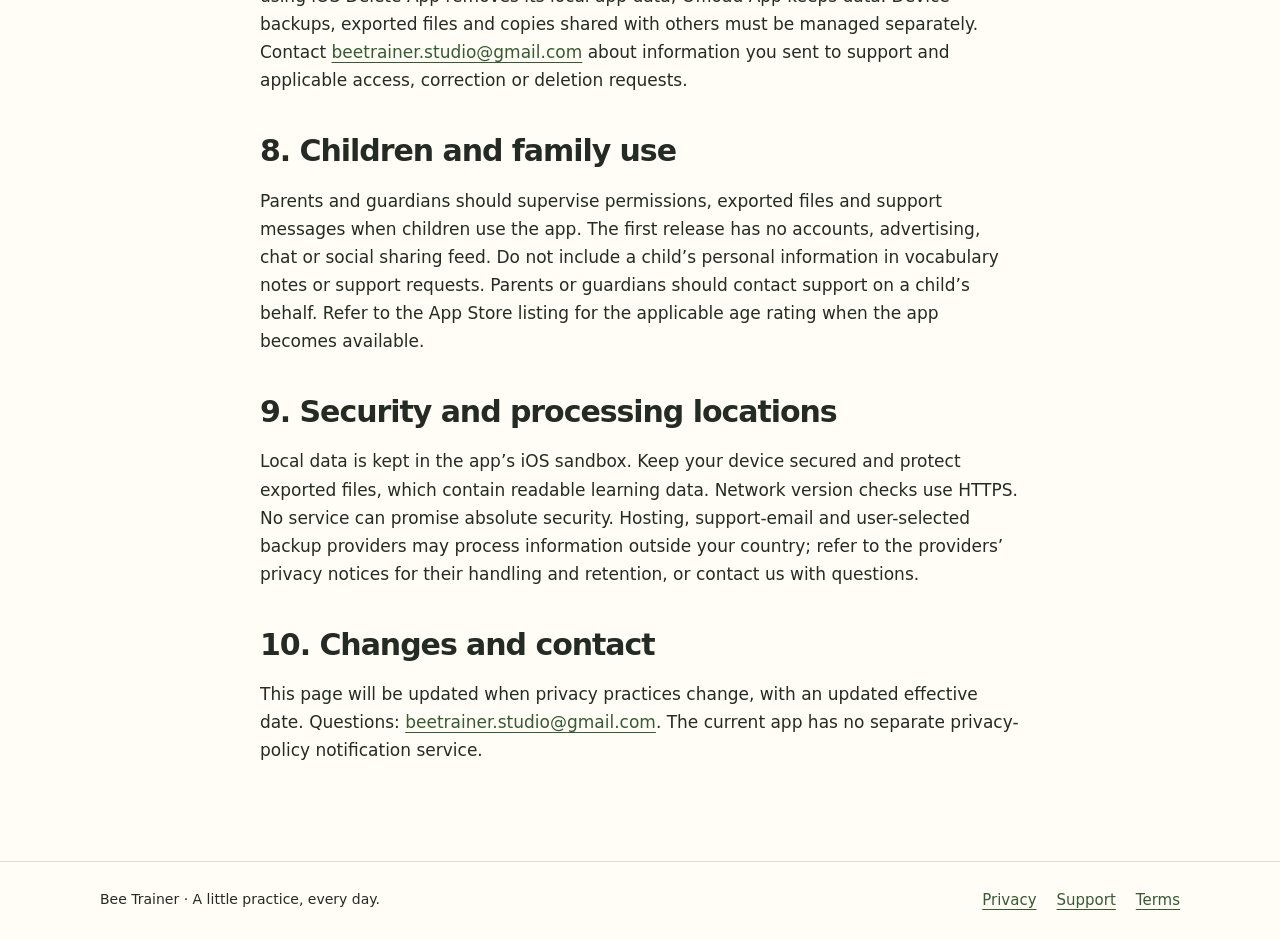
==== commit 505704fd: "Clarify hosting metadata collection for App Store privacy disclosure" ====
--- a/privacy/index.html
+++ b/privacy/index.html
@@ -2,12 +2,12 @@
 <html lang="en"><head><meta charset="utf-8"><meta name="viewport" content="width=device-width, initial-scale=1"><meta name="description" content="How Bee Trainer handles on-device speech, local learning data, selected photos, exports and version checks. Contact Sylvia for privacy questions."><meta name="theme-color" content="#f6cc4c"><title>Privacy policy | Bee Trainer</title><link rel="stylesheet" href="../assets/css/style.css"></head>
 <body><a class="skip" href="#main">Skip to content</a><header><div class="wrap"><a class="brand" href="../"><span aria-hidden="true">B</span>Bee Trainer</a><nav aria-label="Main navigation"><a href="../privacy/">Privacy</a><a href="../support/">Support</a><a href="../terms/">Terms</a></nav></div></header><main id="main" class="wrap document">
 <p class="eyebrow">Privacy &amp; your data</p><h1>Privacy policy</h1><p><a href="zh/" lang="zh-Hans">简体中文</a></p>
-<div class="notice"><strong>Bee Trainer privacy policy</strong><br>Effective date: November 5, 2026. Operator: Sylvia. Contact: <a href="mailto:beetrainer.studio@gmail.com">beetrainer.studio@gmail.com</a>. This policy describes the first iOS release and this website.</div>
+<div class="notice"><strong>Bee Trainer privacy policy</strong><br>Effective date: November 9, 2026. Operator: Sylvia. Contact: <a href="mailto:beetrainer.studio@gmail.com">beetrainer.studio@gmail.com</a>. This policy describes the first iOS release and this website.</div>
 <h2>1. Scope</h2><p>Bee Trainer is a spelling and vocabulary app for iPhone and iPad, operated by Sylvia. The first release is free and unlimited. It does not require an account and does not provide cloud synchronization.</p>
 <h2>2. Voice, pronunciation and permissions</h2><p>Voice spelling uses Apple’s on-device US English speech recognition. The app requires on-device recognition support and does not fall back to uploading voice audio or transcripts to a recognition server. Microphone and speech-recognition permissions are requested for voice practice. Audio recordings are not saved by the app. Recognized text and letters may appear in local practice records or diagnostics.</p><p>Word and meaning pronunciation uses installed system voices. Recognition and voice assets depend on device support and availability. You can use keyboard practice if recognition is unsupported or permissions are denied. Manage permissions in iOS Settings.</p>
 <h2>3. Local learning data and images</h2><p>Wordbooks, words, custom meanings, examples, notes, practice attempts and review-plan records are stored in the app’s local storage. Saved memory images are stored in app-owned files. Review records include local profile/device identifiers for reconstructing learning history; these are not login accounts and are not sent to a sync service. The app bundles an offline English dictionary. Your custom meanings take priority over automatic definitions.</p>
 <h2>4. Camera, selected photos and text recognition</h2><p>Printed-list import uses the system document scanner or photos you select. Text recognition runs locally using Apple Vision. You review and edit the recognized words before saving them. The app does not upload scanned pages or selected photos to an OCR service.</p>
-<h2>5. Network requests and third parties</h2><p>The app retrieves public version configuration from this website to check for updates. These requests expose normal network metadata, such as your IP address, to the hosting provider, Tencent EdgeOne. They do not include your wordbooks, learning history or voice audio. A cached required-update policy can continue to require an update while offline.</p><p>The first-release configuration has no remote meaning-generation or backend endpoint enabled. There are no advertising, third-party analytics or third-party crash-reporting SDKs in this build. This static website has no tracking scripts, forms or external runtime assets.</p><p>EdgeOne may process and retain request metadata to deliver and protect the website and version endpoint. Provider retention and processing locations depend on the service and its configuration; no fixed log-deletion period or zero-logging guarantee is asserted here. See the <a href="https://www.tencentcloud.com/document/product/301/17345">Tencent Cloud Privacy Policy</a>, or contact us about hosting-related privacy questions.</p>
+<h2>5. Network requests and third parties</h2><p>The app retrieves public version configuration from this website over HTTPS to check for updates. It requests a fixed configuration address without adding an account ID, persistent device ID, current app version or learning content. Version comparisons happen on your device. Requests do not include wordbooks, learning history, notes, images, voice audio or speech transcripts. A cached required-update policy can continue to require an update while offline.</p><p>Tencent EdgeOne hosts this website and the version endpoint. Delivery of a request exposes technical metadata, including the source IP address, request time and requested address, and HTTP headers that may describe the app, operating system or network software. EdgeOne's published service privacy module covers retained access, traffic, diagnostic and end-user device information. We account for this hosting metadata as collected technical diagnostic and usage data, rather than claiming that no data is collected. It is used for service delivery, security, troubleshooting, traffic statistics and service improvement. These uses correspond to App Functionality and Analytics in our App Store disclosure. We do not claim this metadata is anonymized before collection; IP addresses and request metadata may permit association with a user or device.</p><p>We do not use these requests for advertising, personalized advertising, cross-app or cross-site advertising tracking, or sale to data brokers. The first-release configuration has no remote meaning-generation or business-backend endpoint enabled. There are no advertising, third-party analytics or third-party crash-reporting SDKs in this build. Hosting-level statistics described above are separate from in-app analytics SDKs. This static website has no tracking scripts, forms or external runtime assets.</p><p>Provider retention and processing locations depend on the service, data category and configuration. Tencent's general module states that most statistical, access and traffic logs are retained for up to one year, and API access logs for 180 days; these are general service-policy periods, not confirmed retention settings for this static version endpoint. We do not promise a fixed deletion period, immediate deletion or zero logging. See the <a href="https://www.tencentcloud.com/document/product/301/69461">Tencent Cloud service privacy module</a> and <a href="https://www.tencentcloud.com/document/product/301/17345">Tencent Cloud Privacy Policy</a>. Contact us about hosting-related privacy or deletion requests; handling may require coordination with the provider.</p>
 <h2>6. Exports, backups and support requests</h2><p>You can export wordbooks as text-only JSON, or export a Learning backup containing wordbooks, saved images, spelling history and review records. Both formats exclude reusable content and associations. Exports leave the app only through the system file picker or share action you choose. A storage or sharing provider you select may process that file under its own terms. App data may also be included in device/system backups, depending on your settings.</p><p>Diagnostics remain local unless you explicitly export and share them. They may include recognized text, spellings, timing and device/OS information. If you email support, the information you send is processed to respond to your request; do not include sensitive information. Support email is hosted by Gmail and handled by the operator. Correspondence remains in the support mailbox until deleted; you can request deletion by email. Google processes email under its <a href="https://policies.google.com/privacy">Privacy Policy</a> and <a href="https://policies.google.com/technologies/retention">retention policy</a>. We do not promise an automatic deletion period for email or provider backups.</p>
 <h2>7. Retention and deletion</h2><p>Learning data remains in the app until you remove it. Books and words can be managed in Books; deleting a word may retain compact historical practice records. Settings provides separate reusable-cache and saved-image cleanup controls. Deleting the app using iOS Delete App removes its local app data; Offload App keeps data. Device backups, exported files and copies shared with others must be managed separately. Contact <a href="mailto:beetrainer.studio@gmail.com">beetrainer.studio@gmail.com</a> about information you sent to support and applicable access, correction or deletion requests.</p>
 <h2>8. Children and family use</h2><p>Parents and guardians should supervise permissions, exported files and support messages when children use the app. The first release has no accounts, advertising, chat or social sharing feed. Do not include a child’s personal information in vocabulary notes or support requests. Parents or guardians should contact support on a child’s behalf. Refer to the App Store listing for the applicable age rating when the app becomes available.</p>
